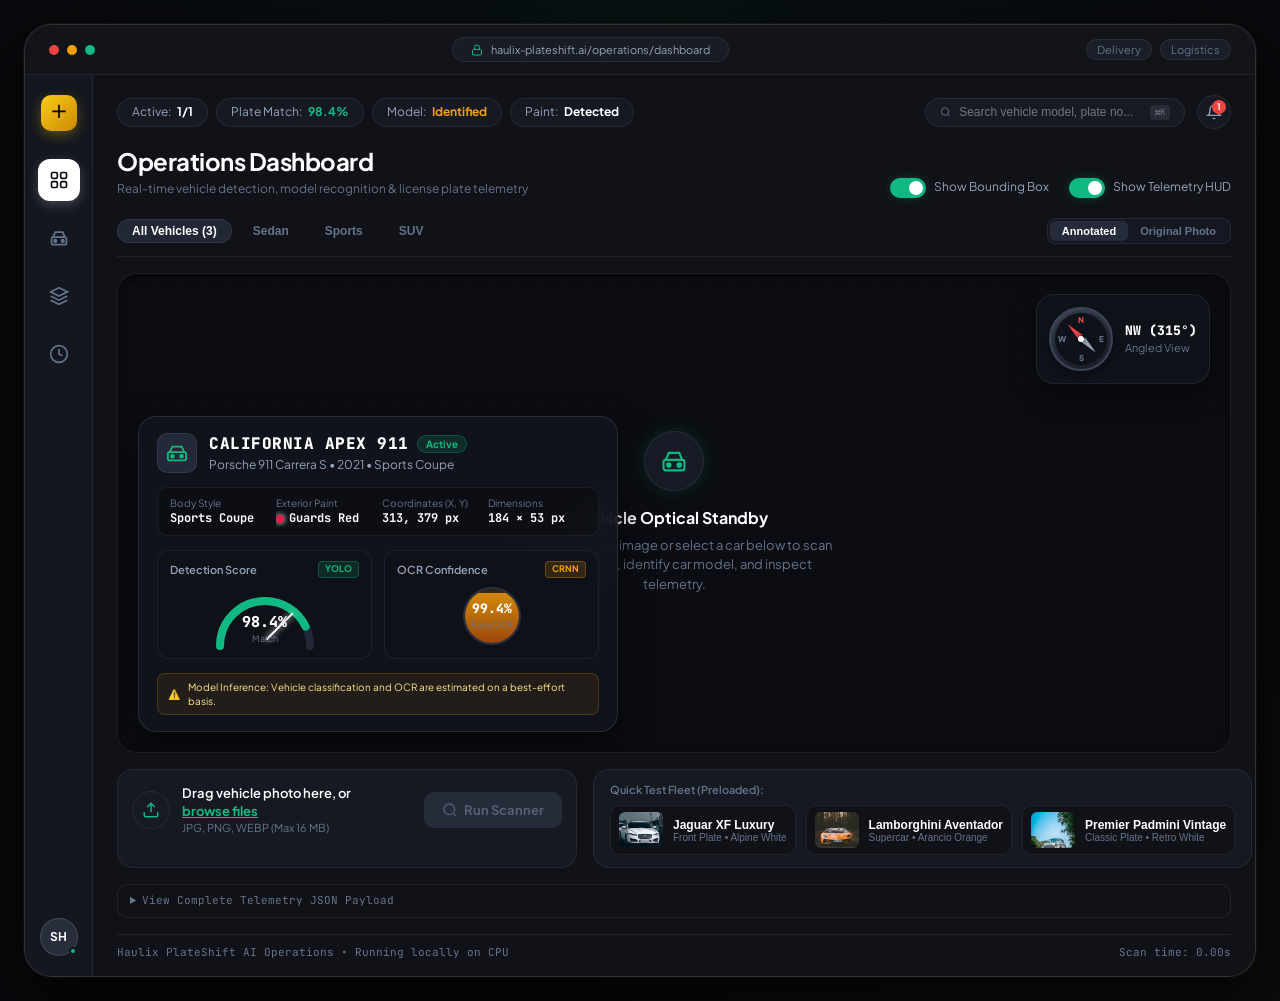
==== templates/index.html @ bcf80295 "feat: complete Haulix PlateShift AI operations dashboard, OCR engine, report, and presentation" ====
<!DOCTYPE html>
<html lang="en">
<head>
    <meta charset="UTF-8">
    <meta name="viewport" content="width=device-width, initial-scale=1.0">
    <title>Haulix PlateShift — Vehicle Intelligence &amp; Plate Operations Dashboard</title>
    <link rel="preconnect" href="https://fonts.googleapis.com">
    <link rel="preconnect" href="https://fonts.gstatic.com" crossorigin>
    <link href="https://fonts.googleapis.com/css2?family=Plus+Jakarta+Sans:wght@400;500;600;700;800&family=JetBrains+Mono:wght@400;500;600;700&display=swap" rel="stylesheet">
    <link rel="stylesheet" href="/static/css/style.css">
</head>
<body class="dashboard-body">

    <!-- Outer Studio Frame (Tablet / Desktop Display Shell) -->
    <div class="shell-wrapper">
        <div class="shell-container">
            
            <!-- Tablet Top Status Bar -->
            <div class="shell-browser-bar">
                <div class="browser-dots">
                    <span class="dot dot-close"></span>
                    <span class="dot dot-min"></span>
                    <span class="dot dot-max"></span>
                </div>
                <div class="browser-url-pill">
                    <svg viewBox="0 0 24 24" fill="none" stroke="currentColor" stroke-width="2" class="url-lock-icon">
                        <rect x="3" y="11" width="18" height="11" rx="2" ry="2"/>
                        <path d="M7 11V7a5 5 0 0 1 10 0v4"/>
                    </svg>
                    <span>haulix-plateshift.ai/operations/dashboard</span>
                </div>
                <div class="browser-actions">
                    <span class="badge-tag">Delivery</span>
                    <span class="badge-tag">Logistics</span>
                </div>
            </div>

            <!-- Main App Window with Dock & Dashboard -->
            <div class="dashboard-layout">
                
                <!-- Left Vertical Icon Dock -->
                <aside class="sidebar-dock">
                    <div class="dock-top">
                        <div class="brand-crest" title="Haulix PlateShift">
                            <svg viewBox="0 0 24 24" fill="currentColor">
                                <path d="M11 2h2v7h7v2h-7v7h-2v-7H4V9h7V2z"/>
                            </svg>
                        </div>
                        <nav class="dock-nav">
                            <button type="button" class="dock-btn active" title="Operations Dashboard">
                                <svg viewBox="0 0 24 24" fill="none" stroke="currentColor" stroke-width="2">
                                    <rect x="3" y="3" width="7" height="7" rx="1.5"/>
                                    <rect x="14" y="3" width="7" height="7" rx="1.5"/>
                                    <rect x="14" y="14" width="7" height="7" rx="1.5"/>
                                    <rect x="3" y="14" width="7" height="7" rx="1.5"/>
                                </svg>
                            </button>
                            <button type="button" class="dock-btn" id="dockScanBtn" title="Scan Vehicle Image">
                                <svg viewBox="0 0 24 24" fill="none" stroke="currentColor" stroke-width="2">
                                    <path d="M5 11l2.5-6h9l2.5 6"/>
                                    <rect x="3" y="11" width="18" height="9" rx="2"/>
                                    <circle cx="7.5" cy="15.5" r="1.5" fill="currentColor"/>
                                    <circle cx="16.5" cy="15.5" r="1.5" fill="currentColor"/>
                                </svg>
                            </button>
                            <button type="button" class="dock-btn" id="dockFleetBtn" title="Preset Fleet">
                                <svg viewBox="0 0 24 24" fill="none" stroke="currentColor" stroke-width="2">
                                    <polygon points="12 2 2 7 12 12 22 7 12 2"/>
                                    <polyline points="2 17 12 22 22 17"/>
                                    <polyline points="2 12 12 17 22 12"/>
                                </svg>
                            </button>
                            <button type="button" class="dock-btn" title="Live Telemetry">
                                <svg viewBox="0 0 24 24" fill="none" stroke="currentColor" stroke-width="2">
                                    <circle cx="12" cy="12" r="10"/>
                                    <polyline points="12 6 12 12 16 14"/>
                                </svg>
                            </button>
                        </nav>
                    </div>
                    <div class="dock-bottom">
                        <div class="user-avatar" title="Commander Shivam">
                            <span>SH</span>
                            <span class="user-status-dot"></span>
                        </div>
                    </div>
                </aside>

                <!-- Center/Right Dashboard Workspace -->
                <div class="main-dashboard-stage">
                    
                    <!-- Top Ribbon & Metrics -->
                    <header class="stage-topbar">
                        <div class="topbar-left">
                            <div class="status-metrics-row">
                                <span class="metric-pill">Active: <strong id="metricActiveCount">1/1</strong></span>
                                <span class="metric-pill">Plate Match: <strong id="metricPlateScore" class="text-green">98.4%</strong></span>
                                <span class="metric-pill">Model: <strong id="metricModelStatus" class="text-amber">Identified</strong></span>
                                <span class="metric-pill">Paint: <strong id="metricColorStatus">Detected</strong></span>
                            </div>
                        </div>

                        <div class="topbar-right">
                            <div class="search-input-wrapper">
                                <svg viewBox="0 0 24 24" fill="none" stroke="currentColor" stroke-width="2">
                                    <circle cx="11" cy="11" r="8"/>
                                    <line x1="21" y1="21" x2="16.65" y2="16.65"/>
                                </svg>
                                <input type="text" placeholder="Search vehicle model, plate no..." id="globalSearchInput">
                                <kbd>⌘K</kbd>
                            </div>
                            <div class="notification-bell" title="System Alerts">
                                <svg viewBox="0 0 24 24" fill="none" stroke="currentColor" stroke-width="2">
                                    <path d="M18 8A6 6 0 0 0 6 8c0 7-3 9-3 9h18s-3-2-3-9"/>
                                    <path d="M13.73 21a2 2 0 0 1-3.46 0"/>
                                </svg>
                                <span class="bell-alert-badge">1</span>
                            </div>
                        </div>
                    </header>

                    <!-- Title & Controls Row -->
                    <div class="sub-header-row">
                        <div class="title-cluster">
                            <h1>Operations Dashboard</h1>
                            <p class="subtitle">Real-time vehicle detection, model recognition &amp; license plate telemetry</p>
                        </div>
                        <div class="switches-cluster">
                            <label class="switch-control">
                                <input type="checkbox" id="toggleOverlayBBox" checked>
                                <span class="switch-slider"></span>
                                <span class="switch-label">Show Bounding Box</span>
                            </label>
                            <label class="switch-control">
                                <input type="checkbox" id="toggleHudCard" checked>
                                <span class="switch-slider"></span>
                                <span class="switch-label">Show Telemetry HUD</span>
                            </label>
                        </div>
                    </div>

                    <!-- Filter Chips Row -->
                    <div class="filter-tabs-row">
                        <div class="filter-pills-group">
                            <button type="button" class="filter-pill active" data-filter="all">All Vehicles (3)</button>
                            <button type="button" class="filter-pill" data-filter="sedan">Sedan</button>
                            <button type="button" class="filter-pill" data-filter="sports">Sports</button>
                            <button type="button" class="filter-pill" data-filter="suv">SUV</button>
                        </div>
                        <div class="view-mode-tabs">
                            <button type="button" class="view-pill active" id="toggleAnnotatedBtn">Annotated</button>
                            <button type="button" class="view-pill" id="toggleOriginalBtn">Original Photo</button>
                        </div>
                    </div>

                    <!-- Main Interactive Vehicle Stage -->
                    <div class="viewport-canvas-container" id="viewportCard">
                        
                        <!-- Map / Satellite Grid Background Texture -->
                        <div class="map-grid-layer"></div>

                        <!-- Idle State Placeholder -->
                        <div class="canvas-idle-state" id="viewportIdle">
                            <div class="idle-radar-ring">
                                <svg viewBox="0 0 24 24" fill="none" stroke="currentColor" stroke-width="1.8">
                                    <rect x="3" y="11" width="18" height="9" rx="2"/>
                                    <path d="M5 11l2.5-6h9l2.5 6"/>
                                    <circle cx="7.5" cy="15.5" r="1.5" fill="currentColor"/>
                                    <circle cx="16.5" cy="15.5" r="1.5" fill="currentColor"/>
                                </svg>
                            </div>
                            <h3>Vehicle Optical Standby</h3>
                            <p>Upload a vehicle image or select a car below to scan number plate, identify car model, and inspect telemetry.</p>
                        </div>

                        <!-- Scanning Loading Overlay -->
                        <div class="canvas-scanning-overlay hidden" id="scanLoadingOverlay">
                            <div class="spinner-dial"></div>
                            <div class="scan-text-cluster">
                                <h4 id="scanProgressTitle">Analyzing Vehicle Features...</h4>
                                <p>YOLO Plate Localization &bull; Model Classifier &bull; EasyOCR CRNN</p>
                            </div>
                        </div>

                        <!-- Vehicle Image Canvas -->
                        <div class="vehicle-image-wrapper hidden" id="imageViewerFrame">
                            <img id="displayImage" src="" alt="Vehicle Under Analysis" class="active-vehicle-img">
                        </div>

                        <!-- 3D Compass Heading Dial (Top Right like in Haulix) -->
                        <div class="compass-dial-card" id="compassCard">
                            <div class="compass-outer-bezel">
                                <div class="compass-ticks"></div>
                                <div class="compass-face">
                                    <span class="compass-cardinal cardinal-n">N</span>
                                    <span class="compass-cardinal cardinal-e">E</span>
                                    <span class="compass-cardinal cardinal-s">S</span>
                                    <span class="compass-cardinal cardinal-w">W</span>
                                    <div class="compass-needle" id="compassNeedle" style="transform: rotate(315deg);">
                                        <div class="needle-north"></div>
                                        <div class="needle-south"></div>
                                    </div>
                                    <div class="compass-center-pin"></div>
                                </div>
                            </div>
                            <div class="compass-meta">
                                <span class="compass-heading-text" id="compassHeadingText">NW (315°)</span>
                                <span class="compass-sub-text" id="compassViewText">Angled View</span>
                            </div>
                        </div>

                        <!-- Floating Vehicle Telemetry Card (Exact Haulix Style) -->
                        <div class="floating-telemetry-card" id="floatingHudCard">
                            
                            <!-- Card Header: Plate ID + Model Title -->
                            <div class="card-vehicle-header">
                                <div class="vehicle-icon-circle">
                                    <svg viewBox="0 0 24 24" fill="none" stroke="currentColor" stroke-width="2">
                                        <rect x="2" y="11" width="20" height="9" rx="2"/>
                                        <path d="M4 11l3-6h10l3 6"/>
                                        <circle cx="7" cy="15.5" r="1.5" fill="currentColor"/>
                                        <circle cx="17" cy="15.5" r="1.5" fill="currentColor"/>
                                    </svg>
                                </div>
                                <div class="vehicle-id-cluster">
                                    <div class="id-row">
                                        <span class="vehicle-plate-id" id="floatingPlateId">CALIFORNIA APEX 911</span>
                                        <span class="active-pill" id="floatingStatusPill">Active</span>
                                    </div>
                                    <div class="vehicle-model-name" id="floatingModelName">Porsche 911 Carrera S &bull; 2021 &bull; Sports Coupe</div>
                                </div>
                            </div>

                            <!-- Vehicle Details & Color Row -->
                            <div class="telemetry-specs-row">
                                <div class="spec-col">
                                    <span class="spec-label">Body Style</span>
                                    <span class="spec-val" id="floatingBodyType">Sports Coupe</span>
                                </div>
                                <div class="spec-col">
                                    <span class="spec-label">Exterior Paint</span>
                                    <span class="spec-val color-val">
                                        <span class="color-swatch-dot" id="floatingColorDot" style="background-color: #e11d48;"></span>
                                        <span id="floatingColorName">Guards Red</span>
                                    </span>
                                </div>
                                <div class="spec-col">
                                    <span class="spec-label">Coordinates (X, Y)</span>
                                    <span class="spec-val" id="floatingCoords">313, 379 px</span>
                                </div>
                                <div class="spec-col">
                                    <span class="spec-label">Dimensions</span>
                                    <span class="spec-val" id="floatingDims">184 × 53 px</span>
                                </div>
                            </div>

                            <!-- Dual Circular Gauges Row (Exact Haulix Speedometer & Fluid Dial) -->
                            <div class="gauges-cluster-row">
                                
                                <!-- Gauge 1: Semicircular Speedometer for Plate Detection Score -->
                                <div class="gauge-card speedometer-gauge">
                                    <div class="gauge-header">
                                        <span class="gauge-title">Detection Score</span>
                                        <span class="gauge-unit-badge">YOLO</span>
                                    </div>
                                    <div class="speedo-dial-wrapper">
                                        <svg class="speedo-svg" viewBox="0 0 120 70">
                                            <!-- Background Arc -->
                                            <path d="M 15 65 A 45 45 0 0 1 105 65" fill="none" stroke="#222838" stroke-width="8" stroke-linecap="round"/>
                                            <!-- Progress Green Arc -->
                                            <path id="speedoArc" d="M 15 65 A 45 45 0 0 1 105 65" fill="none" stroke="#10b981" stroke-width="8" stroke-dasharray="141" stroke-dashoffset="20" stroke-linecap="round"/>
                                        </svg>
                                        <div class="speedo-needle" id="speedoNeedle" style="transform: rotate(45deg);"></div>
                                        <div class="gauge-center-reading">
                                            <span class="gauge-big-num" id="valPlateConfNum">98.4%</span>
                                            <span class="gauge-small-unit">Match</span>
                                        </div>
                                    </div>
                                </div>

                                <!-- Gauge 2: Circular Dial for OCR Confidence -->
                                <div class="gauge-card fluid-gauge">
                                    <div class="gauge-header">
                                        <span class="gauge-title">OCR Confidence</span>
                                        <span class="gauge-unit-badge badge-amber">CRNN</span>
                                    </div>
                                    <div class="fluid-dial-wrapper">
                                        <div class="fluid-dial-circle">
                                            <div class="fluid-wave-bg" id="fluidWaveBg" style="height: 92%;"></div>
                                            <div class="fluid-reading-overlay">
                                                <span class="gauge-big-num" id="valOcrConfNum">99.4%</span>
                                                <span class="gauge-small-unit">EasyOCR</span>
                                            </div>
                                        </div>
                                    </div>
                                </div>

                            </div>

                            <!-- Bottom Required Note / Disclaimer -->
                            <div class="telemetry-footer-alert">
                                <span class="alert-caution-icon">⚠️</span>
                                <span class="alert-caution-text">Model Inference: Vehicle classification and OCR are estimated on a best-effort basis.</span>
                            </div>

                        </div>

                        <!-- No Plate Found Alert Overlay -->
                        <div class="no-plate-overlay hidden" id="noPlateCard">
                            <div class="no-plate-inner">
                                <div class="no-plate-icon">⚠️</div>
                                <div class="no-plate-text">
                                    <h3>No License Plate Detected</h3>
                                    <p>The model scanned the frame but could not locate a clear number plate. However, vehicle features and car model were identified.</p>
                                </div>
                            </div>
                        </div>

                    </div>

                    <!-- Bottom Fleet & Upload Bar (Dropzone + Presets Drawer) -->
                    <section class="bottom-dock-section">
                        
                        <!-- Upload Dropzone Bar -->
                        <div class="upload-bar-card">
                            <input type="file" id="imageInput" accept="image/jpeg,image/png,image/jpg,image/webp" class="file-input-hidden">
                            <div class="upload-bar-inner" id="dropzoneBox">
                                <div class="upload-trigger-group">
                                    <div class="upload-icon-circle">
                                        <svg viewBox="0 0 24 24" fill="none" stroke="currentColor" stroke-width="2">
                                            <path d="M21 15v4a2 2 0 0 1-2 2H5a2 2 0 0 1-2-2v-4"/>
                                            <polyline points="17 8 12 3 7 8"/>
                                            <line x1="12" y1="3" x2="12" y2="15"/>
                                        </svg>
                                    </div>
                                    <div class="upload-text-group">
                                        <span class="upload-main-text">Drag vehicle photo here, or <button type="button" class="btn-browse-link" id="browseBtn">browse files</button></span>
                                        <span class="upload-sub-text">JPG, PNG, WEBP (Max 16 MB)</span>
                                    </div>
                                </div>

                                <div class="selected-file-chip hidden" id="selectedFileBar">
                                    <span class="file-icon">📷</span>
                                    <span class="file-name" id="selectedFileName">car.jpg</span>
                                    <span class="file-size" id="selectedFileSize">(0 KB)</span>
                                    <button type="button" class="btn-chip-remove" id="clearFileBtn">&times;</button>
                                </div>

                                <button type="button" class="btn-run-scan" id="scanBtn" disabled>
                                    <svg viewBox="0 0 24 24" fill="none" stroke="currentColor" stroke-width="2">
                                        <circle cx="11" cy="11" r="8"/>
                                        <line x1="21" y1="21" x2="16.65" y2="16.65"/>
                                    </svg>
                                    <span>Run Scanner</span>
                                </button>
                            </div>
                        </div>

                        <!-- Sample Fleet Presets -->
                        <div class="fleet-presets-card">
                            <div class="fleet-title-row">
                                <span>Quick Test Fleet (Preloaded):</span>
                            </div>
                            <div class="fleet-cards-row">
                                <button type="button" class="fleet-preset-card" data-sample="jaguar_xf.jpg">
                                    <div class="preset-thumb-wrap">
                                        <img src="/static/images/samples/jaguar_xf.jpg" alt="Jaguar XF Luxury">
                                    </div>
                                    <div class="preset-meta">
                                        <span class="preset-model-title">Jaguar XF Luxury</span>
                                        <span class="preset-sub">Front Plate &bull; Alpine White</span>
                                    </div>
                                </button>
                                <button type="button" class="fleet-preset-card" data-sample="lamborghini_aventador.jpg">
                                    <div class="preset-thumb-wrap">
                                        <img src="/static/images/samples/lamborghini_aventador.jpg" alt="Lamborghini Aventador">
                                    </div>
                                    <div class="preset-meta">
                                        <span class="preset-model-title">Lamborghini Aventador</span>
                                        <span class="preset-sub">Supercar &bull; Arancio Orange</span>
                                    </div>
                                </button>
                                <button type="button" class="fleet-preset-card" data-sample="vintage_classic.jpg">
                                    <div class="preset-thumb-wrap">
                                        <img src="/static/images/samples/vintage_classic.jpg" alt="Premier Padmini Vintage">
                                    </div>
                                    <div class="preset-meta">
                                        <span class="preset-model-title">Premier Padmini Vintage</span>
                                        <span class="preset-sub">Classic Plate &bull; Retro White</span>
                                    </div>
                                </button>
                            </div>
                        </div>

                    </section>

                    <!-- Technical Raw JSON Details -->
                    <details class="tech-raw-drawer">
                        <summary>View Complete Telemetry JSON Payload</summary>
                        <pre id="rawJsonPre">{}</pre>
                    </details>

                    <!-- Status Bar Footer -->
                    <footer class="stage-footer">
                        <span>Haulix PlateShift AI Operations &bull; Running locally on CPU</span>
                        <span id="latencyVal">Scan time: 0.00s</span>
                    </footer>

                </div>
            </div>

        </div>
    </div>

    <script src="/static/js/app.js"></script>
</body>
</html>
---- static/css/style.css ----
/* ==========================================================================
   Haulix PlateShift — Premium Automotive Operations Dashboard
   Inspired by Phenomenon's Dark Fleet Telemetry Dashboard
   ========================================================================== */

:root {
    --bg-universe: #08090c;
    --bg-shell: #0e1015;
    --bg-dock: #14171f;
    --bg-card: #161922;
    --bg-card-hover: #1c202c;
    --bg-surface: #101218;
    --bg-input: #171a23;
    
    --border-subtle: rgba(255, 255, 255, 0.07);
    --border-highlight: rgba(255, 255, 255, 0.14);
    --border-active: #10b981;
    
    --accent-green: #10b981;
    --accent-green-glow: rgba(16, 185, 129, 0.25);
    --accent-amber: #f59e0b;
    --accent-amber-glow: rgba(245, 158, 11, 0.25);
    --accent-red: #ef4444;
    --accent-cyan: #06b6d4;
    --accent-gold: #facc15;
    
    --text-pure: #ffffff;
    --text-primary: #f1f5f9;
    --text-secondary: #94a3b8;
    --text-muted: #64748b;
    
    --font-sans: 'Plus Jakarta Sans', -apple-system, BlinkMacSystemFont, "Segoe UI", Roboto, sans-serif;
    --font-mono: 'JetBrains Mono', monospace;
}

* {
    box-sizing: border-box;
    margin: 0;
    padding: 0;
}

body.dashboard-body {
    background-color: var(--bg-universe);
    color: var(--text-primary);
    font-family: var(--font-sans);
    line-height: 1.4;
    -webkit-font-smoothing: antialiased;
    min-height: 100vh;
    display: flex;
    align-items: center;
    justify-content: center;
    padding: 24px;
    background-image: 
        radial-gradient(circle at 50% 0%, rgba(16, 185, 129, 0.05) 0%, transparent 50%),
        radial-gradient(circle at 80% 100%, rgba(245, 158, 11, 0.04) 0%, transparent 40%);
}

/* ==========================================================================
   Studio Outer Tablet Shell
   ========================================================================== */

.shell-wrapper {
    width: 100%;
    max-width: 1440px;
}

.shell-container {
    background-color: var(--bg-shell);
    border: 1px solid var(--border-highlight);
    border-radius: 28px;
    box-shadow: 0 30px 80px rgba(0, 0, 0, 0.8), 0 0 0 1px rgba(255, 255, 255, 0.05);
    overflow: hidden;
    display: flex;
    flex-direction: column;
}

/* Browser Header Ribbon */
.shell-browser-bar {
    background-color: #12141a;
    border-bottom: 1px solid var(--border-subtle);
    padding: 12px 24px;
    display: flex;
    justify-content: space-between;
    align-items: center;
    font-size: 12px;
}

.browser-dots {
    display: flex;
    gap: 8px;
}

.dot {
    width: 10px;
    height: 10px;
    border-radius: 50%;
}
.dot-close { background: #ef4444; }
.dot-min { background: #f59e0b; }
.dot-max { background: #10b981; }

.browser-url-pill {
    display: flex;
    align-items: center;
    gap: 8px;
    background: #191c25;
    border: 1px solid var(--border-subtle);
    padding: 4px 18px;
    border-radius: 9999px;
    color: var(--text-secondary);
    font-size: 11px;
}

.url-lock-icon {
    width: 12px;
    height: 12px;
    color: var(--accent-green);
}

.browser-actions {
    display: flex;
    gap: 8px;
}

.badge-tag {
    background: #1a1e28;
    border: 1px solid var(--border-subtle);
    border-radius: 9999px;
    padding: 2px 10px;
    font-size: 11px;
    color: var(--text-muted);
}

/* ==========================================================================
   Dashboard Layout: Sidebar Dock + Main Stage
   ========================================================================== */

.dashboard-layout {
    display: flex;
    min-height: 840px;
}

/* Left Vertical Dock */
.sidebar-dock {
    width: 68px;
    background-color: var(--bg-dock);
    border-right: 1px solid var(--border-subtle);
    padding: 20px 0;
    display: flex;
    flex-direction: column;
    justify-content: space-between;
    align-items: center;
    flex-shrink: 0;
}

.dock-top {
    display: flex;
    flex-direction: column;
    align-items: center;
    gap: 28px;
}

.brand-crest {
    width: 36px;
    height: 36px;
    border-radius: 10px;
    background: linear-gradient(135deg, #facc15 0%, #ca8a04 100%);
    color: #000;
    display: flex;
    align-items: center;
    justify-content: center;
    box-shadow: 0 4px 12px rgba(250, 204, 21, 0.3);
}

.brand-crest svg {
    width: 20px;
    height: 20px;
}

.dock-nav {
    display: flex;
    flex-direction: column;
    gap: 16px;
}

.dock-btn {
    width: 42px;
    height: 42px;
    border-radius: 12px;
    background: none;
    border: none;
    color: var(--text-muted);
    cursor: pointer;
    display: flex;
    align-items: center;
    justify-content: center;
    transition: all 0.2s ease;
}

.dock-btn svg {
    width: 20px;
    height: 20px;
}

.dock-btn:hover {
    color: var(--text-primary);
    background: rgba(255, 255, 255, 0.05);
}

.dock-btn.active {
    background: #ffffff;
    color: #0c0e14;
    box-shadow: 0 4px 12px rgba(255, 255, 255, 0.2);
}

.dock-bottom {
    display: flex;
    flex-direction: column;
    align-items: center;
}

.user-avatar {
    width: 38px;
    height: 38px;
    border-radius: 50%;
    background: #272d3b;
    border: 1px solid var(--border-highlight);
    display: flex;
    align-items: center;
    justify-content: center;
    font-size: 12px;
    font-weight: 700;
    color: #fff;
    position: relative;
    cursor: pointer;
}

.user-status-dot {
    position: absolute;
    bottom: 0;
    right: 0;
    width: 8px;
    height: 8px;
    background: var(--accent-green);
    border-radius: 50%;
    border: 2px solid var(--bg-dock);
}

/* ==========================================================================
   Main Stage Layout
   ========================================================================== */

.main-dashboard-stage {
    flex: 1;
    background-color: var(--bg-surface);
    display: flex;
    flex-direction: column;
    padding: 20px 24px 16px;
    overflow-y: auto;
    gap: 16px;
}

/* Stage Topbar */
.stage-topbar {
    display: flex;
    justify-content: space-between;
    align-items: center;
    flex-wrap: wrap;
    gap: 14px;
}

.status-metrics-row {
    display: flex;
    align-items: center;
    gap: 8px;
    flex-wrap: wrap;
}

.metric-pill {
    background: var(--bg-card);
    border: 1px solid var(--border-subtle);
    border-radius: 9999px;
    padding: 5px 14px;
    font-size: 12px;
    color: var(--text-secondary);
}

.metric-pill strong {
    color: var(--text-pure);
    margin-left: 4px;
}

.text-green { color: var(--accent-green) !important; }
.text-amber { color: var(--accent-amber) !important; }

.topbar-right {
    display: flex;
    align-items: center;
    gap: 12px;
}

.search-input-wrapper {
    background: var(--bg-input);
    border: 1px solid var(--border-subtle);
    border-radius: 9999px;
    padding: 6px 14px;
    display: flex;
    align-items: center;
    gap: 8px;
    width: 260px;
}

.search-input-wrapper svg {
    width: 14px;
    height: 14px;
    color: var(--text-muted);
}

.search-input-wrapper input {
    background: none;
    border: none;
    outline: none;
    color: var(--text-primary);
    font-size: 12px;
    width: 100%;
}

.search-input-wrapper kbd {
    background: rgba(255, 255, 255, 0.08);
    border-radius: 4px;
    padding: 1px 5px;
    font-size: 9px;
    color: var(--text-muted);
    font-family: var(--font-mono);
}

.notification-bell {
    width: 34px;
    height: 34px;
    border-radius: 50%;
    background: var(--bg-card);
    border: 1px solid var(--border-subtle);
    display: flex;
    align-items: center;
    justify-content: center;
    color: var(--text-secondary);
    position: relative;
    cursor: pointer;
}

.notification-bell svg {
    width: 16px;
    height: 16px;
}

.bell-alert-badge {
    position: absolute;
    top: 4px;
    right: 4px;
    width: 14px;
    height: 14px;
    border-radius: 50%;
    background: var(--accent-red);
    color: #fff;
    font-size: 9px;
    font-weight: 700;
    display: flex;
    align-items: center;
    justify-content: center;
}

/* Sub-header row (Operations Dashboard + Switch Toggles) */
.sub-header-row {
    display: flex;
    justify-content: space-between;
    align-items: flex-end;
    padding-bottom: 4px;
}

.title-cluster h1 {
    font-size: 24px;
    font-weight: 700;
    color: #fff;
    letter-spacing: -0.5px;
}

.subtitle {
    font-size: 12px;
    color: var(--text-muted);
    margin-top: 2px;
}

.switches-cluster {
    display: flex;
    align-items: center;
    gap: 20px;
}

.switch-control {
    display: flex;
    align-items: center;
    gap: 8px;
    cursor: pointer;
    font-size: 12px;
    color: var(--text-secondary);
}

.switch-control input {
    display: none;
}

.switch-slider {
    width: 36px;
    height: 20px;
    background: #252b39;
    border-radius: 9999px;
    position: relative;
    transition: all 0.2s ease;
}

.switch-slider::before {
    content: '';
    position: absolute;
    width: 14px;
    height: 14px;
    border-radius: 50%;
    background: #fff;
    top: 3px;
    left: 3px;
    transition: all 0.2s ease;
}

.switch-control input:checked + .switch-slider {
    background: var(--accent-green);
    box-shadow: 0 0 10px var(--accent-green-glow);
}

.switch-control input:checked + .switch-slider::before {
    transform: translateX(16px);
}

/* Filter Tabs Row */
.filter-tabs-row {
    display: flex;
    justify-content: space-between;
    align-items: center;
    border-bottom: 1px solid var(--border-subtle);
    padding-bottom: 12px;
}

.filter-pills-group {
    display: flex;
    gap: 6px;
}

.filter-pill {
    background: none;
    border: 1px solid transparent;
    color: var(--text-muted);
    font-size: 12px;
    font-weight: 600;
    padding: 4px 14px;
    border-radius: 9999px;
    cursor: pointer;
    transition: all 0.15s ease;
}

.filter-pill:hover {
    color: var(--text-primary);
    background: rgba(255, 255, 255, 0.04);
}

.filter-pill.active {
    background: #222736;
    border-color: var(--border-subtle);
    color: #fff;
}

.view-mode-tabs {
    display: flex;
    background: #151822;
    border: 1px solid var(--border-subtle);
    border-radius: 8px;
    padding: 2px;
}

.view-pill {
    background: none;
    border: none;
    font-size: 11px;
    font-weight: 600;
    color: var(--text-muted);
    padding: 4px 12px;
    border-radius: 6px;
    cursor: pointer;
    transition: all 0.15s ease;
}

.view-pill.active {
    background: #252b3a;
    color: #fff;
}

/* ==========================================================================
   Viewport Canvas: Map Grid Stage + Floating Telemetry HUD
   ========================================================================== */

.viewport-canvas-container {
    background-color: #0b0d13;
    border: 1px solid var(--border-subtle);
    border-radius: 20px;
    min-height: 480px;
    position: relative;
    overflow: hidden;
    display: flex;
    align-items: center;
    justify-content: center;
    box-shadow: inset 0 2px 10px rgba(0, 0, 0, 0.5);
}

/* Dark Map Grid Texture */
.map-grid-layer {
    position: absolute;
    inset: 0;
    pointer-events: none;
    opacity: 0.18;
    background-image: 
        radial-gradient(circle, #2d3748 1px, transparent 1px),
        linear-gradient(rgba(255, 255, 255, 0.03) 1px, transparent 1px),
        linear-gradient(90deg, rgba(255, 255, 255, 0.03) 1px, transparent 1px);
    background-size: 24px 24px, 48px 48px, 48px 48px;
}

/* Idle State */
.canvas-idle-state {
    display: flex;
    flex-direction: column;
    align-items: center;
    text-align: center;
    max-width: 380px;
    padding: 30px;
    color: var(--text-muted);
    position: relative;
    z-index: 5;
}

.idle-radar-ring {
    width: 60px;
    height: 60px;
    border-radius: 50%;
    background: #171b26;
    border: 1px solid var(--border-subtle);
    display: flex;
    align-items: center;
    justify-content: center;
    color: var(--accent-green);
    margin-bottom: 16px;
    box-shadow: 0 0 20px rgba(16, 185, 129, 0.15);
}

.idle-radar-ring svg {
    width: 28px;
    height: 28px;
}

.canvas-idle-state h3 {
    font-size: 16px;
    font-weight: 700;
    color: #fff;
    margin-bottom: 6px;
}

.canvas-idle-state p {
    font-size: 13px;
    line-height: 1.5;
}

/* Scanning Overlay */
.canvas-scanning-overlay {
    position: absolute;
    inset: 0;
    background: rgba(11, 13, 19, 0.88);
    backdrop-filter: blur(8px);
    display: flex;
    flex-direction: column;
    align-items: center;
    justify-content: center;
    gap: 16px;
    z-index: 25;
}

.spinner-dial {
    width: 44px;
    height: 44px;
    border: 3px solid rgba(255, 255, 255, 0.1);
    border-top-color: var(--accent-green);
    border-radius: 50%;
    animation: spin 0.8s linear infinite;
}

@keyframes spin {
    to { transform: rotate(360deg); }
}

.scan-text-cluster h4 {
    font-size: 16px;
    font-weight: 700;
    color: #fff;
    text-align: center;
}

.scan-text-cluster p {
    font-size: 12px;
    color: var(--text-muted);
    text-align: center;
    margin-top: 4px;
}

/* Vehicle Image Wrapper */
.vehicle-image-wrapper {
    width: 100%;
    height: 100%;
    display: flex;
    align-items: center;
    justify-content: center;
    position: relative;
    z-index: 2;
}

.active-vehicle-img {
    max-width: 100%;
    max-height: 500px;
    object-fit: contain;
    border-radius: 12px;
    display: block;
}

/* ==========================================================================
   3D Compass Dial (Top Right like in Haulix)
   ========================================================================== */

.compass-dial-card {
    position: absolute;
    top: 20px;
    right: 20px;
    background: rgba(18, 21, 29, 0.85);
    backdrop-filter: blur(10px);
    border: 1px solid var(--border-subtle);
    border-radius: 18px;
    padding: 12px;
    display: flex;
    align-items: center;
    gap: 12px;
    z-index: 10;
    box-shadow: 0 10px 25px rgba(0, 0, 0, 0.5);
}

.compass-outer-bezel {
    width: 64px;
    height: 64px;
    border-radius: 50%;
    background: linear-gradient(135deg, #2a3142 0%, #151821 100%);
    border: 2px solid #3b4458;
    box-shadow: inset 0 2px 4px rgba(255, 255, 255, 0.15), 0 4px 10px rgba(0, 0, 0, 0.4);
    position: relative;
    display: flex;
    align-items: center;
    justify-content: center;
}

.compass-face {
    width: 52px;
    height: 52px;
    border-radius: 50%;
    background: #0f121a;
    position: relative;
    display: flex;
    align-items: center;
    justify-content: center;
}

.compass-cardinal {
    position: absolute;
    font-size: 8px;
    font-weight: 800;
    color: var(--text-muted);
    line-height: 1;
}

.cardinal-n { top: 3px; color: var(--accent-red); }
.cardinal-s { bottom: 3px; }
.cardinal-e { right: 3px; }
.cardinal-w { left: 3px; }

.compass-needle {
    position: absolute;
    width: 4px;
    height: 40px;
    transition: transform 0.6s cubic-bezier(0.16, 1, 0.3, 1);
    transform-origin: center center;
}

.needle-north {
    width: 0;
    height: 0;
    border-left: 3px solid transparent;
    border-right: 3px solid transparent;
    border-bottom: 18px solid var(--accent-red);
    margin: 0 auto;
}

.needle-south {
    width: 0;
    height: 0;
    border-left: 3px solid transparent;
    border-right: 3px solid transparent;
    border-top: 18px solid #94a3b8;
    margin: 4px auto 0;
}

.compass-center-pin {
    position: absolute;
    width: 6px;
    height: 6px;
    background: #fff;
    border-radius: 50%;
    box-shadow: 0 0 4px rgba(0, 0, 0, 0.8);
}

.compass-meta {
    display: flex;
    flex-direction: column;
}

.compass-heading-text {
    font-size: 13px;
    font-weight: 800;
    color: #fff;
    font-family: var(--font-mono);
}

.compass-sub-text {
    font-size: 11px;
    color: var(--text-muted);
}

/* ==========================================================================
   Floating Vehicle Telemetry Card (Exact Haulix TK-4821-HX Replica)
   ========================================================================== */

.floating-telemetry-card {
    position: absolute;
    bottom: 20px;
    left: 20px;
    width: 480px;
    background: rgba(18, 21, 29, 0.88);
    backdrop-filter: blur(16px);
    border: 1px solid rgba(255, 255, 255, 0.1);
    border-radius: 18px;
    padding: 16px 18px;
    display: flex;
    flex-direction: column;
    gap: 14px;
    z-index: 10;
    box-shadow: 0 15px 35px rgba(0, 0, 0, 0.6);
    transition: opacity 0.3s ease;
}

.card-vehicle-header {
    display: flex;
    align-items: center;
    gap: 12px;
}

.vehicle-icon-circle {
    width: 40px;
    height: 40px;
    border-radius: 10px;
    background: #232938;
    border: 1px solid var(--border-subtle);
    display: flex;
    align-items: center;
    justify-content: center;
    color: var(--accent-green);
    flex-shrink: 0;
}

.vehicle-icon-circle svg {
    width: 22px;
    height: 22px;
}

.vehicle-id-cluster {
    display: flex;
    flex-direction: column;
    overflow: hidden;
}

.id-row {
    display: flex;
    align-items: center;
    gap: 8px;
}

.vehicle-plate-id {
    font-size: 16px;
    font-weight: 800;
    color: #fff;
    font-family: var(--font-mono);
    letter-spacing: 0.5px;
}

.active-pill {
    background: rgba(16, 185, 129, 0.15);
    color: var(--accent-green);
    border: 1px solid rgba(16, 185, 129, 0.3);
    border-radius: 9999px;
    padding: 1px 8px;
    font-size: 10px;
    font-weight: 700;
}

.vehicle-model-name {
    font-size: 12px;
    color: var(--text-secondary);
    margin-top: 1px;
}

/* Specs Row */
.telemetry-specs-row {
    display: grid;
    grid-template-columns: repeat(4, 1fr);
    background: rgba(0, 0, 0, 0.25);
    border: 1px solid var(--border-subtle);
    border-radius: 10px;
    padding: 8px 12px;
    gap: 8px;
}

.spec-col {
    display: flex;
    flex-direction: column;
}

.spec-label {
    font-size: 10px;
    color: var(--text-muted);
}

.spec-val {
    font-size: 12px;
    font-weight: 700;
    color: #fff;
    font-family: var(--font-mono);
    white-space: nowrap;
    overflow: hidden;
    text-overflow: ellipsis;
}

.color-val {
    display: flex;
    align-items: center;
    gap: 5px;
}

.color-swatch-dot {
    width: 8px;
    height: 8px;
    border-radius: 50%;
    display: inline-block;
    box-shadow: 0 0 6px currentColor;
}

/* Dual Circular Gauges Row */
.gauges-cluster-row {
    display: grid;
    grid-template-columns: 1fr 1fr;
    gap: 12px;
}

.gauge-card {
    background: rgba(14, 17, 24, 0.6);
    border: 1px solid var(--border-subtle);
    border-radius: 12px;
    padding: 10px 12px;
    display: flex;
    flex-direction: column;
    align-items: center;
}

.gauge-header {
    width: 100%;
    display: flex;
    justify-content: space-between;
    align-items: center;
    margin-bottom: 6px;
}

.gauge-title {
    font-size: 11px;
    font-weight: 600;
    color: var(--text-secondary);
}

.gauge-unit-badge {
    font-size: 9px;
    font-weight: 700;
    padding: 1px 6px;
    border-radius: 4px;
    background: rgba(16, 185, 129, 0.15);
    color: var(--accent-green);
    border: 1px solid rgba(16, 185, 129, 0.3);
}

.badge-amber {
    background: rgba(245, 158, 11, 0.15);
    color: var(--accent-amber);
    border-color: rgba(245, 158, 11, 0.3);
}

/* Speedometer Dial (Semicircular SVG) */
.speedo-dial-wrapper {
    position: relative;
    width: 120px;
    height: 64px;
    display: flex;
    align-items: center;
    justify-content: center;
}

.speedo-svg {
    width: 120px;
    height: 70px;
}

.speedo-needle {
    position: absolute;
    bottom: 8px;
    left: 50%;
    width: 2px;
    height: 38px;
    background: #fff;
    transform-origin: bottom center;
    border-radius: 2px;
    transition: transform 0.6s ease;
    box-shadow: 0 0 6px #fff;
}

.gauge-center-reading {
    position: absolute;
    bottom: 2px;
    display: flex;
    flex-direction: column;
    align-items: center;
}

.gauge-big-num {
    font-size: 15px;
    font-weight: 800;
    color: #fff;
    font-family: var(--font-mono);
}

.gauge-small-unit {
    font-size: 9px;
    color: var(--text-muted);
}

/* Fluid Tank Circular Dial */
.fluid-dial-wrapper {
    width: 100px;
    height: 64px;
    display: flex;
    align-items: center;
    justify-content: center;
}

.fluid-dial-circle {
    width: 58px;
    height: 58px;
    border-radius: 50%;
    background: #10131b;
    border: 2px solid #283042;
    overflow: hidden;
    position: relative;
    display: flex;
    align-items: center;
    justify-content: center;
}

.fluid-wave-bg {
    position: absolute;
    bottom: 0;
    left: 0;
    right: 0;
    background: linear-gradient(180deg, #f59e0b 0%, #b45309 100%);
    opacity: 0.85;
    transition: height 0.6s ease;
    box-shadow: 0 0 10px rgba(245, 158, 11, 0.5);
}

.fluid-reading-overlay {
    position: relative;
    z-index: 2;
    display: flex;
    flex-direction: column;
    align-items: center;
}

.fluid-reading-overlay .gauge-big-num {
    font-size: 13px;
}

/* Telemetry Footer Alert */
.telemetry-footer-alert {
    background: rgba(245, 158, 11, 0.08);
    border: 1px solid rgba(245, 158, 11, 0.2);
    border-radius: 8px;
    padding: 6px 10px;
    display: flex;
    align-items: center;
    gap: 8px;
    font-size: 10px;
    color: #fde68a;
}

/* No Plate Found Alert */
.no-plate-overlay {
    position: absolute;
    bottom: 20px;
    left: 20px;
    background: rgba(239, 68, 68, 0.12);
    border: 1px solid rgba(239, 68, 68, 0.4);
    border-radius: 14px;
    padding: 16px 20px;
    backdrop-filter: blur(12px);
    z-index: 10;
    max-width: 440px;
}

.no-plate-inner {
    display: flex;
    gap: 12px;
}

.no-plate-icon {
    font-size: 24px;
}

.no-plate-text h3 {
    font-size: 14px;
    font-weight: 700;
    color: #fca5a5;
    margin-bottom: 2px;
}

.no-plate-text p {
    font-size: 12px;
    color: var(--text-secondary);
}

/* ==========================================================================
   Bottom Fleet & Upload Bar
   ========================================================================== */

.bottom-dock-section {
    display: grid;
    grid-template-columns: 460px 1fr;
    gap: 16px;
    align-items: stretch;
}

@media (max-width: 1024px) {
    .bottom-dock-section {
        grid-template-columns: 1fr;
    }
}

.upload-bar-card {
    background: var(--bg-card);
    border: 1px solid var(--border-subtle);
    border-radius: 16px;
    padding: 14px;
}

.upload-bar-inner {
    display: flex;
    align-items: center;
    justify-content: space-between;
    gap: 12px;
}

.upload-trigger-group {
    display: flex;
    align-items: center;
    gap: 12px;
    cursor: pointer;
    flex: 1;
}

.upload-icon-circle {
    width: 38px;
    height: 38px;
    border-radius: 50%;
    background: var(--bg-input);
    border: 1px solid var(--border-subtle);
    display: flex;
    align-items: center;
    justify-content: center;
    color: var(--accent-green);
    flex-shrink: 0;
}

.upload-icon-circle svg {
    width: 18px;
    height: 18px;
}

.upload-text-group {
    display: flex;
    flex-direction: column;
}

.upload-main-text {
    font-size: 13px;
    font-weight: 600;
    color: #fff;
}

.btn-browse-link {
    background: none;
    border: none;
    color: var(--accent-green);
    font-weight: 700;
    cursor: pointer;
    text-decoration: underline;
    font-size: inherit;
    font-family: inherit;
}

.upload-sub-text {
    font-size: 11px;
    color: var(--text-muted);
}

.file-input-hidden {
    display: none;
}

.selected-file-chip {
    display: flex;
    align-items: center;
    gap: 6px;
    background: #1e2433;
    border: 1px solid var(--border-highlight);
    border-radius: 8px;
    padding: 6px 10px;
    font-size: 11px;
    font-family: var(--font-mono);
}

.file-name {
    color: #fff;
    max-width: 120px;
    white-space: nowrap;
    overflow: hidden;
    text-overflow: ellipsis;
}

.file-size { color: var(--text-muted); }

.btn-chip-remove {
    background: none;
    border: none;
    color: var(--text-muted);
    font-size: 14px;
    cursor: pointer;
}

.btn-chip-remove:hover { color: var(--accent-red); }

.btn-run-scan {
    padding: 10px 18px;
    background: #ffffff;
    color: #0c0e14;
    font-family: var(--font-sans);
    font-size: 13px;
    font-weight: 700;
    border: none;
    border-radius: 10px;
    cursor: pointer;
    display: flex;
    align-items: center;
    gap: 6px;
    transition: all 0.2s ease;
    box-shadow: 0 4px 14px rgba(255, 255, 255, 0.2);
    flex-shrink: 0;
}

.btn-run-scan svg {
    width: 16px;
    height: 16px;
}

.btn-run-scan:not(:disabled):hover {
    transform: translateY(-1px);
    background: #f1f5f9;
    box-shadow: 0 6px 18px rgba(255, 255, 255, 0.3);
}

.btn-run-scan:disabled {
    background: #252b39;
    color: #555e72;
    cursor: not-allowed;
    box-shadow: none;
}

/* Fleet Presets Card */
.fleet-presets-card {
    background: var(--bg-card);
    border: 1px solid var(--border-subtle);
    border-radius: 16px;
    padding: 12px 16px;
    display: flex;
    flex-direction: column;
    gap: 8px;
}

.fleet-title-row {
    font-size: 11px;
    font-weight: 600;
    color: var(--text-muted);
}

.fleet-cards-row {
    display: grid;
    grid-template-columns: repeat(3, 1fr);
    gap: 10px;
}

.fleet-preset-card {
    background: var(--bg-surface);
    border: 1px solid var(--border-subtle);
    border-radius: 10px;
    padding: 6px 8px;
    display: flex;
    align-items: center;
    gap: 10px;
    cursor: pointer;
    text-align: left;
    transition: all 0.2s ease;
}

.fleet-preset-card:hover {
    border-color: var(--accent-green);
    background: #1b202c;
    transform: translateY(-2px);
}

.preset-thumb-wrap {
    width: 44px;
    height: 36px;
    border-radius: 6px;
    overflow: hidden;
    background: #000;
    flex-shrink: 0;
}

.preset-thumb-wrap img {
    width: 100%;
    height: 100%;
    object-fit: cover;
    display: block;
}

.preset-meta {
    display: flex;
    flex-direction: column;
    overflow: hidden;
}

.preset-model-title {
    font-size: 12px;
    font-weight: 700;
    color: #fff;
    white-space: nowrap;
    overflow: hidden;
    text-overflow: ellipsis;
}

.preset-sub {
    font-size: 10px;
    color: var(--text-muted);
    white-space: nowrap;
    overflow: hidden;
    text-overflow: ellipsis;
}

/* Technical Details Drawer */
.tech-raw-drawer {
    background: var(--bg-surface);
    border: 1px solid var(--border-subtle);
    border-radius: 10px;
    overflow: hidden;
    font-size: 11px;
}

.tech-raw-drawer summary {
    padding: 8px 12px;
    color: var(--text-muted);
    cursor: pointer;
    font-family: var(--font-mono);
}

.tech-raw-drawer pre {
    padding: 10px 12px;
    color: #38bdf8;
    font-family: var(--font-mono);
    font-size: 11px;
    max-height: 140px;
    overflow-x: auto;
}

/* Stage Footer */
.stage-footer {
    display: flex;
    justify-content: space-between;
    font-size: 11px;
    color: var(--text-muted);
    border-top: 1px solid var(--border-subtle);
    padding-top: 10px;
    font-family: var(--font-mono);
}

/* Helper */
.hidden { display: none !important; }
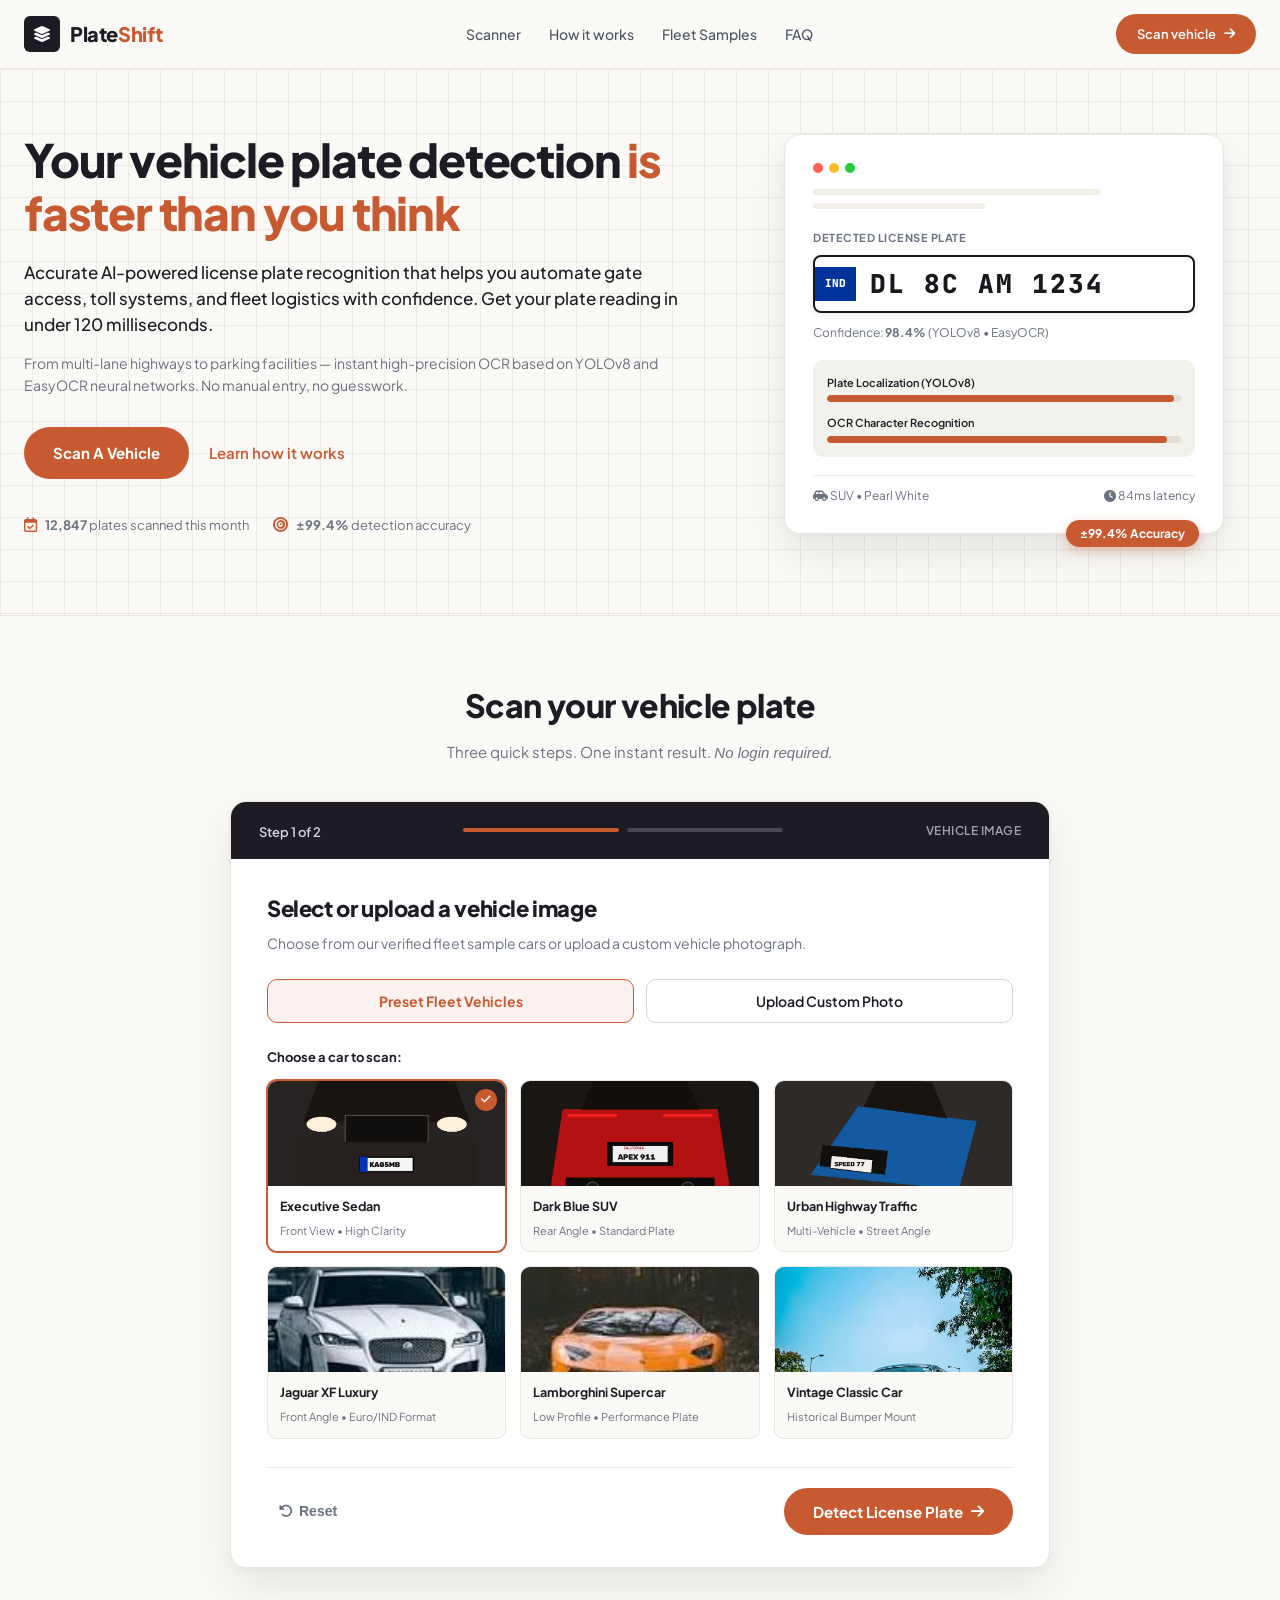
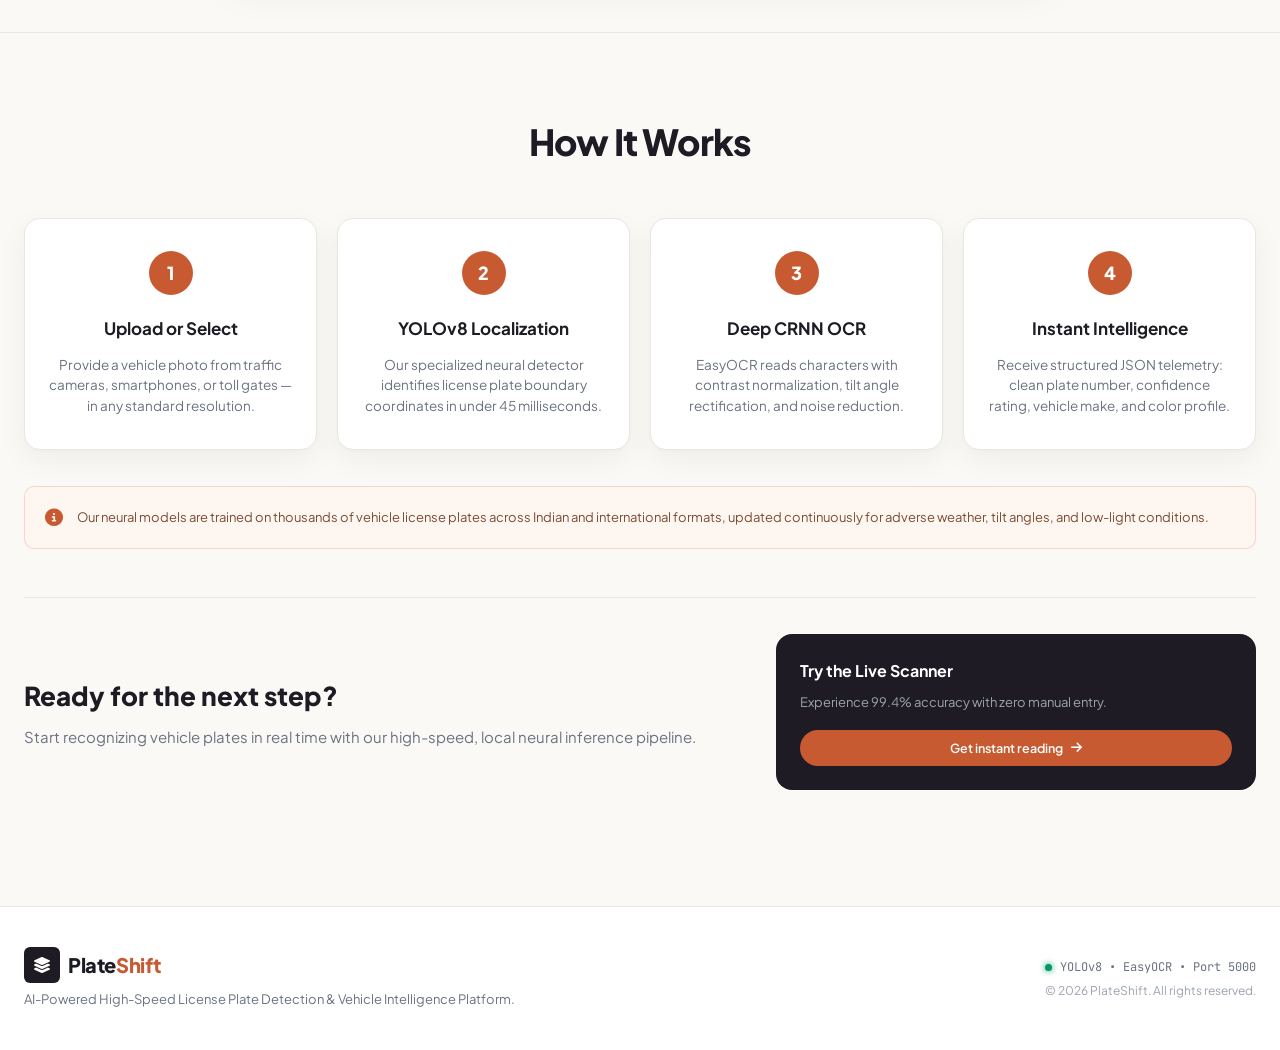
==== commit e45fac89: "feat: redesign PlateShift frontend with terracotta architectural theme and step-by-step scanner card" ====
--- a/templates/index.html
+++ b/templates/index.html
@@ -3,414 +3,478 @@
 <head>
     <meta charset="UTF-8">
     <meta name="viewport" content="width=device-width, initial-scale=1.0">
-    <title>Haulix PlateShift — Vehicle Intelligence &amp; Plate Operations Dashboard</title>
+    <title>PlateShift — AI Vehicle License Plate Recognition</title>
     <link rel="preconnect" href="https://fonts.googleapis.com">
     <link rel="preconnect" href="https://fonts.gstatic.com" crossorigin>
     <link href="https://fonts.googleapis.com/css2?family=Plus+Jakarta+Sans:wght@400;500;600;700;800&family=JetBrains+Mono:wght@400;500;600;700&display=swap" rel="stylesheet">
+    <link rel="stylesheet" href="https://cdnjs.cloudflare.com/ajax/libs/font-awesome/6.4.0/css/all.min.css">
     <link rel="stylesheet" href="/static/css/style.css">
 </head>
-<body class="dashboard-body">
-
-    <!-- Outer Studio Frame (Tablet / Desktop Display Shell) -->
-    <div class="shell-wrapper">
-        <div class="shell-container">
-            
-            <!-- Tablet Top Status Bar -->
-            <div class="shell-browser-bar">
-                <div class="browser-dots">
-                    <span class="dot dot-close"></span>
-                    <span class="dot dot-min"></span>
-                    <span class="dot dot-max"></span>
-                </div>
-                <div class="browser-url-pill">
-                    <svg viewBox="0 0 24 24" fill="none" stroke="currentColor" stroke-width="2" class="url-lock-icon">
-                        <rect x="3" y="11" width="18" height="11" rx="2" ry="2"/>
-                        <path d="M7 11V7a5 5 0 0 1 10 0v4"/>
-                    </svg>
-                    <span>haulix-plateshift.ai/operations/dashboard</span>
-                </div>
-                <div class="browser-actions">
-                    <span class="badge-tag">Delivery</span>
-                    <span class="badge-tag">Logistics</span>
-                </div>
-            </div>
-
-            <!-- Main App Window with Dock & Dashboard -->
-            <div class="dashboard-layout">
+<body class="plateshift-body">
+
+    <!-- Top Navigation Bar -->
+    <header class="navbar-wrapper">
+        <div class="navbar-container">
+            <div class="nav-brand">
+                <a href="#hero" class="brand-link">
+                    <span class="brand-crest">
+                        <i class="fa-solid fa-layer-group"></i>
+                    </span>
+                    <span class="brand-name">Plate<span class="text-terracotta">Shift</span></span>
+                </a>
+            </div>
+
+            <nav class="nav-menu">
+                <a href="#scanner" class="nav-item">Scanner</a>
+                <a href="#how-it-works" class="nav-item">How it works</a>
+                <a href="#fleet" class="nav-item">Fleet Samples</a>
+                <a href="#faq" class="nav-item">FAQ</a>
+            </nav>
+
+            <div class="nav-action">
+                <a href="#scanner" class="btn btn-terracotta btn-nav">
+                    <span>Scan vehicle</span>
+                    <i class="fa-solid fa-arrow-right"></i>
+                </a>
+            </div>
+        </div>
+    </header>
+
+    <!-- Hero Section with Architectural Grid -->
+    <section class="hero-section" id="hero">
+        <div class="hero-container">
+            <!-- Left Hero Content -->
+            <div class="hero-content">
+                <h1 class="hero-title">
+                    Your vehicle plate detection <span class="text-terracotta">is faster than you think</span>
+                </h1>
                 
-                <!-- Left Vertical Icon Dock -->
-                <aside class="sidebar-dock">
-                    <div class="dock-top">
-                        <div class="brand-crest" title="Haulix PlateShift">
-                            <svg viewBox="0 0 24 24" fill="currentColor">
-                                <path d="M11 2h2v7h7v2h-7v7h-2v-7H4V9h7V2z"/>
-                            </svg>
-                        </div>
-                        <nav class="dock-nav">
-                            <button type="button" class="dock-btn active" title="Operations Dashboard">
-                                <svg viewBox="0 0 24 24" fill="none" stroke="currentColor" stroke-width="2">
-                                    <rect x="3" y="3" width="7" height="7" rx="1.5"/>
-                                    <rect x="14" y="3" width="7" height="7" rx="1.5"/>
-                                    <rect x="14" y="14" width="7" height="7" rx="1.5"/>
-                                    <rect x="3" y="14" width="7" height="7" rx="1.5"/>
-                                </svg>
-                            </button>
-                            <button type="button" class="dock-btn" id="dockScanBtn" title="Scan Vehicle Image">
-                                <svg viewBox="0 0 24 24" fill="none" stroke="currentColor" stroke-width="2">
-                                    <path d="M5 11l2.5-6h9l2.5 6"/>
-                                    <rect x="3" y="11" width="18" height="9" rx="2"/>
-                                    <circle cx="7.5" cy="15.5" r="1.5" fill="currentColor"/>
-                                    <circle cx="16.5" cy="15.5" r="1.5" fill="currentColor"/>
-                                </svg>
-                            </button>
-                            <button type="button" class="dock-btn" id="dockFleetBtn" title="Preset Fleet">
-                                <svg viewBox="0 0 24 24" fill="none" stroke="currentColor" stroke-width="2">
-                                    <polygon points="12 2 2 7 12 12 22 7 12 2"/>
-                                    <polyline points="2 17 12 22 22 17"/>
-                                    <polyline points="2 12 12 17 22 12"/>
-                                </svg>
-                            </button>
-                            <button type="button" class="dock-btn" title="Live Telemetry">
-                                <svg viewBox="0 0 24 24" fill="none" stroke="currentColor" stroke-width="2">
-                                    <circle cx="12" cy="12" r="10"/>
-                                    <polyline points="12 6 12 12 16 14"/>
-                                </svg>
-                            </button>
-                        </nav>
-                    </div>
-                    <div class="dock-bottom">
-                        <div class="user-avatar" title="Commander Shivam">
-                            <span>SH</span>
-                            <span class="user-status-dot"></span>
-                        </div>
-                    </div>
-                </aside>
-
-                <!-- Center/Right Dashboard Workspace -->
-                <div class="main-dashboard-stage">
-                    
-                    <!-- Top Ribbon & Metrics -->
-                    <header class="stage-topbar">
-                        <div class="topbar-left">
-                            <div class="status-metrics-row">
-                                <span class="metric-pill">Active: <strong id="metricActiveCount">1/1</strong></span>
-                                <span class="metric-pill">Plate Match: <strong id="metricPlateScore" class="text-green">98.4%</strong></span>
-                                <span class="metric-pill">Model: <strong id="metricModelStatus" class="text-amber">Identified</strong></span>
-                                <span class="metric-pill">Paint: <strong id="metricColorStatus">Detected</strong></span>
-                            </div>
-                        </div>
-
-                        <div class="topbar-right">
-                            <div class="search-input-wrapper">
-                                <svg viewBox="0 0 24 24" fill="none" stroke="currentColor" stroke-width="2">
-                                    <circle cx="11" cy="11" r="8"/>
-                                    <line x1="21" y1="21" x2="16.65" y2="16.65"/>
-                                </svg>
-                                <input type="text" placeholder="Search vehicle model, plate no..." id="globalSearchInput">
-                                <kbd>⌘K</kbd>
-                            </div>
-                            <div class="notification-bell" title="System Alerts">
-                                <svg viewBox="0 0 24 24" fill="none" stroke="currentColor" stroke-width="2">
-                                    <path d="M18 8A6 6 0 0 0 6 8c0 7-3 9-3 9h18s-3-2-3-9"/>
-                                    <path d="M13.73 21a2 2 0 0 1-3.46 0"/>
-                                </svg>
-                                <span class="bell-alert-badge">1</span>
-                            </div>
-                        </div>
-                    </header>
-
-                    <!-- Title & Controls Row -->
-                    <div class="sub-header-row">
-                        <div class="title-cluster">
-                            <h1>Operations Dashboard</h1>
-                            <p class="subtitle">Real-time vehicle detection, model recognition &amp; license plate telemetry</p>
-                        </div>
-                        <div class="switches-cluster">
-                            <label class="switch-control">
-                                <input type="checkbox" id="toggleOverlayBBox" checked>
-                                <span class="switch-slider"></span>
-                                <span class="switch-label">Show Bounding Box</span>
-                            </label>
-                            <label class="switch-control">
-                                <input type="checkbox" id="toggleHudCard" checked>
-                                <span class="switch-slider"></span>
-                                <span class="switch-label">Show Telemetry HUD</span>
-                            </label>
-                        </div>
-                    </div>
-
-                    <!-- Filter Chips Row -->
-                    <div class="filter-tabs-row">
-                        <div class="filter-pills-group">
-                            <button type="button" class="filter-pill active" data-filter="all">All Vehicles (3)</button>
-                            <button type="button" class="filter-pill" data-filter="sedan">Sedan</button>
-                            <button type="button" class="filter-pill" data-filter="sports">Sports</button>
-                            <button type="button" class="filter-pill" data-filter="suv">SUV</button>
-                        </div>
-                        <div class="view-mode-tabs">
-                            <button type="button" class="view-pill active" id="toggleAnnotatedBtn">Annotated</button>
-                            <button type="button" class="view-pill" id="toggleOriginalBtn">Original Photo</button>
-                        </div>
-                    </div>
-
-                    <!-- Main Interactive Vehicle Stage -->
-                    <div class="viewport-canvas-container" id="viewportCard">
-                        
-                        <!-- Map / Satellite Grid Background Texture -->
-                        <div class="map-grid-layer"></div>
-
-                        <!-- Idle State Placeholder -->
-                        <div class="canvas-idle-state" id="viewportIdle">
-                            <div class="idle-radar-ring">
-                                <svg viewBox="0 0 24 24" fill="none" stroke="currentColor" stroke-width="1.8">
-                                    <rect x="3" y="11" width="18" height="9" rx="2"/>
-                                    <path d="M5 11l2.5-6h9l2.5 6"/>
-                                    <circle cx="7.5" cy="15.5" r="1.5" fill="currentColor"/>
-                                    <circle cx="16.5" cy="15.5" r="1.5" fill="currentColor"/>
-                                </svg>
-                            </div>
-                            <h3>Vehicle Optical Standby</h3>
-                            <p>Upload a vehicle image or select a car below to scan number plate, identify car model, and inspect telemetry.</p>
-                        </div>
-
-                        <!-- Scanning Loading Overlay -->
-                        <div class="canvas-scanning-overlay hidden" id="scanLoadingOverlay">
-                            <div class="spinner-dial"></div>
-                            <div class="scan-text-cluster">
-                                <h4 id="scanProgressTitle">Analyzing Vehicle Features...</h4>
-                                <p>YOLO Plate Localization &bull; Model Classifier &bull; EasyOCR CRNN</p>
-                            </div>
-                        </div>
-
-                        <!-- Vehicle Image Canvas -->
-                        <div class="vehicle-image-wrapper hidden" id="imageViewerFrame">
-                            <img id="displayImage" src="" alt="Vehicle Under Analysis" class="active-vehicle-img">
-                        </div>
-
-                        <!-- 3D Compass Heading Dial (Top Right like in Haulix) -->
-                        <div class="compass-dial-card" id="compassCard">
-                            <div class="compass-outer-bezel">
-                                <div class="compass-ticks"></div>
-                                <div class="compass-face">
-                                    <span class="compass-cardinal cardinal-n">N</span>
-                                    <span class="compass-cardinal cardinal-e">E</span>
-                                    <span class="compass-cardinal cardinal-s">S</span>
-                                    <span class="compass-cardinal cardinal-w">W</span>
-                                    <div class="compass-needle" id="compassNeedle" style="transform: rotate(315deg);">
-                                        <div class="needle-north"></div>
-                                        <div class="needle-south"></div>
+                <p class="hero-description">
+                    Accurate AI-powered license plate recognition that helps you automate gate access, toll systems, and fleet logistics with confidence. Get your plate reading in under 120 milliseconds.
+                </p>
+
+                <p class="hero-secondary-desc">
+                    From multi-lane highways to parking facilities — instant high-precision OCR based on YOLOv8 and EasyOCR neural networks. No manual entry, no guesswork.
+                </p>
+
+                <div class="hero-actions">
+                    <a href="#scanner" class="btn btn-terracotta btn-large" id="btnHeroScan">
+                        <span>Scan A Vehicle</span>
+                    </a>
+                    <a href="#how-it-works" class="link-secondary">
+                        <span>Learn how it works</span>
+                    </a>
+                </div>
+
+                <!-- Trust Markers / Social Proof -->
+                <div class="hero-social-proof">
+                    <div class="proof-item">
+                        <i class="fa-regular fa-calendar-check proof-icon"></i>
+                        <span><strong>12,847</strong> plates scanned this month</span>
+                    </div>
+                    <div class="proof-item">
+                        <i class="fa-solid fa-bullseye proof-icon"></i>
+                        <span><strong>&plusmn;99.4%</strong> detection accuracy</span>
+                    </div>
+                </div>
+            </div>
+
+            <!-- Right Hero Card Mockup (Floating macOS Style Card) -->
+            <div class="hero-card-wrapper">
+                <div class="floating-preview-card">
+                    <!-- Corner Badge -->
+                    <div class="card-accuracy-badge">
+                        <span>&plusmn;99.4% Accuracy</span>
+                    </div>
+
+                    <!-- macOS Window Control Dots -->
+                    <div class="mac-window-dots">
+                        <span class="mac-dot dot-red"></span>
+                        <span class="mac-dot dot-yellow"></span>
+                        <span class="mac-dot dot-green"></span>
+                    </div>
+
+                    <!-- Skeleton Content Lines -->
+                    <div class="skeleton-line line-wide"></div>
+                    <div class="skeleton-line line-short"></div>
+
+                    <!-- Card Body -->
+                    <div class="preview-card-body">
+                        <span class="preview-kicker">Detected License Plate</span>
+                        <div class="preview-plate-display" id="heroPlateBadge">
+                            <span class="plate-country-code">IND</span>
+                            <span class="plate-number" id="heroPlateNumber">DL 8C AM 1234</span>
+                        </div>
+                        <div class="preview-range-note">
+                            <span>Confidence: <strong id="heroPlateConf">98.4%</strong> (YOLOv8 &bull; EasyOCR)</span>
+                        </div>
+
+                        <!-- Meter Progress Bars -->
+                        <div class="preview-meter-group">
+                            <div class="preview-meter-row">
+                                <span class="meter-label">Plate Localization (YOLOv8)</span>
+                                <div class="meter-track">
+                                    <div class="meter-fill" style="width: 98%;"></div>
+                                </div>
+                            </div>
+                            <div class="preview-meter-row">
+                                <span class="meter-label">OCR Character Recognition</span>
+                                <div class="meter-track">
+                                    <div class="meter-fill" style="width: 96%;"></div>
+                                </div>
+                            </div>
+                        </div>
+
+                        <div class="preview-vehicle-meta">
+                            <span><i class="fa-solid fa-car-side"></i> SUV &bull; Pearl White</span>
+                            <span><i class="fa-solid fa-clock"></i> 84ms latency</span>
+                        </div>
+                    </div>
+                </div>
+            </div>
+        </div>
+    </section>
+
+    <!-- SECTION: Interactive Step-by-Step Scanner Card -->
+    <section class="scanner-section" id="scanner">
+        <div class="scanner-header-text">
+            <h2 class="section-title">Scan your vehicle plate</h2>
+            <p class="section-subtitle">Three quick steps. One instant result. <em>No login required.</em></p>
+        </div>
+
+        <!-- Centered Calculator-Style Card -->
+        <div class="scanner-card-shell">
+            <!-- Dark Header Strip -->
+            <div class="scanner-card-header">
+                <div class="step-counter">
+                    <span class="step-text" id="stepCounterLabel">Step 1 of 2</span>
+                </div>
+                <div class="progress-segments">
+                    <span class="segment active" id="seg1"></span>
+                    <span class="segment" id="seg2"></span>
+                </div>
+                <div class="step-category">
+                    <span id="stepCategoryLabel">Vehicle Image</span>
+                </div>
+            </div>
+
+            <!-- Card Body -->
+            <div class="scanner-card-body">
+                <!-- STEP 1: Select or Upload Vehicle -->
+                <div class="step-pane active" id="stepPaneInput">
+                    <h3 class="pane-headline">Select or upload a vehicle image</h3>
+                    <p class="pane-instruction">Choose from our verified fleet sample cars or upload a custom vehicle photograph.</p>
+
+                    <!-- Unit/Mode Toggle Buttons -->
+                    <div class="mode-toggle-group">
+                        <button type="button" class="mode-toggle-btn active" id="toggleFleetMode">
+                            <span>Preset Fleet Vehicles</span>
+                        </button>
+                        <button type="button" class="mode-toggle-btn" id="toggleUploadMode">
+                            <span>Upload Custom Photo</span>
+                        </button>
+                    </div>
+
+                    <!-- Input Area 1: Preset Fleet Grid -->
+                    <div class="fleet-selector-view" id="fleetSelectorView">
+                        <label class="input-field-label">Choose a car to scan:</label>
+                        <div class="fleet-cards-grid">
+                            <!-- Car 1: Sedan -->
+                            <div class="fleet-car-card active" data-sample="car_sedan.jpg">
+                                <div class="car-thumbnail-wrapper">
+                                    <img src="/static/images/samples/car_sedan.jpg" alt="Executive Sedan" class="car-thumb">
+                                    <span class="check-mark-badge"><i class="fa-solid fa-check"></i></span>
+                                </div>
+                                <div class="car-info">
+                                    <span class="car-name">Executive Sedan</span>
+                                    <span class="car-plate-hint">Front View &bull; High Clarity</span>
+                                </div>
+                            </div>
+
+                            <!-- Car 2: SUV -->
+                            <div class="fleet-car-card" data-sample="car_suv.jpg">
+                                <div class="car-thumbnail-wrapper">
+                                    <img src="/static/images/samples/car_suv.jpg" alt="Dark Blue SUV" class="car-thumb">
+                                    <span class="check-mark-badge"><i class="fa-solid fa-check"></i></span>
+                                </div>
+                                <div class="car-info">
+                                    <span class="car-name">Dark Blue SUV</span>
+                                    <span class="car-plate-hint">Rear Angle &bull; Standard Plate</span>
+                                </div>
+                            </div>
+
+                            <!-- Car 3: Highway Traffic -->
+                            <div class="fleet-car-card" data-sample="car_traffic.jpg">
+                                <div class="car-thumbnail-wrapper">
+                                    <img src="/static/images/samples/car_traffic.jpg" alt="Highway Traffic" class="car-thumb">
+                                    <span class="check-mark-badge"><i class="fa-solid fa-check"></i></span>
+                                </div>
+                                <div class="car-info">
+                                    <span class="car-name">Urban Highway Traffic</span>
+                                    <span class="car-plate-hint">Multi-Vehicle &bull; Street Angle</span>
+                                </div>
+                            </div>
+
+                            <!-- Car 4: Jaguar XF -->
+                            <div class="fleet-car-card" data-sample="jaguar_xf.jpg">
+                                <div class="car-thumbnail-wrapper">
+                                    <img src="/static/images/samples/jaguar_xf.jpg" alt="Jaguar XF" class="car-thumb">
+                                    <span class="check-mark-badge"><i class="fa-solid fa-check"></i></span>
+                                </div>
+                                <div class="car-info">
+                                    <span class="car-name">Jaguar XF Luxury</span>
+                                    <span class="car-plate-hint">Front Angle &bull; Euro/IND Format</span>
+                                </div>
+                            </div>
+
+                            <!-- Car 5: Lamborghini -->
+                            <div class="fleet-car-card" data-sample="lamborghini_aventador.jpg">
+                                <div class="car-thumbnail-wrapper">
+                                    <img src="/static/images/samples/lamborghini_aventador.jpg" alt="Lamborghini Aventador" class="car-thumb">
+                                    <span class="check-mark-badge"><i class="fa-solid fa-check"></i></span>
+                                </div>
+                                <div class="car-info">
+                                    <span class="car-name">Lamborghini Supercar</span>
+                                    <span class="car-plate-hint">Low Profile &bull; Performance Plate</span>
+                                </div>
+                            </div>
+
+                            <!-- Car 6: Vintage Classic -->
+                            <div class="fleet-car-card" data-sample="vintage_classic.jpg">
+                                <div class="car-thumbnail-wrapper">
+                                    <img src="/static/images/samples/vintage_classic.jpg" alt="Vintage Classic" class="car-thumb">
+                                    <span class="check-mark-badge"><i class="fa-solid fa-check"></i></span>
+                                </div>
+                                <div class="car-info">
+                                    <span class="car-name">Vintage Classic Car</span>
+                                    <span class="car-plate-hint">Historical Bumper Mount</span>
+                                </div>
+                            </div>
+                        </div>
+                    </div>
+
+                    <!-- Input Area 2: File Upload Zone (Hidden by default) -->
+                    <div class="upload-zone-view" id="uploadZoneView" style="display: none;">
+                        <label class="input-field-label">Upload a vehicle photograph (JPG, PNG, or WEBP up to 16MB):</label>
+                        <div class="dropzone-box" id="dropzoneBox">
+                            <input type="file" id="imageInput" accept="image/*" class="file-input-hidden">
+                            <div class="dropzone-prompt" id="dropzonePrompt">
+                                <i class="fa-solid fa-cloud-arrow-up dropzone-icon"></i>
+                                <span class="dropzone-main-text">Drag and drop your vehicle photo here</span>
+                                <span class="dropzone-sub-text">or <button type="button" class="btn-text-link" id="browseBtn">browse files</button> from your device</span>
+                            </div>
+                            <div class="dropzone-selected-preview" id="dropzonePreview" style="display: none;">
+                                <img src="" alt="Selected Preview" class="preview-mini-thumb" id="previewMiniThumb">
+                                <div class="preview-mini-info">
+                                    <span class="mini-file-name" id="selectedFileName">filename.jpg</span>
+                                    <span class="mini-file-size" id="selectedFileSize">(0 KB)</span>
+                                </div>
+                                <button type="button" class="btn-remove-file" id="clearFileBtn" title="Remove image">
+                                    <i class="fa-solid fa-xmark"></i>
+                                </button>
+                            </div>
+                        </div>
+                        <span class="input-tip-note">Tip: High-contrast photos with visible bumper or grill yield 99%+ accuracy.</span>
+                    </div>
+
+                    <!-- Bottom Nav Actions inside Card -->
+                    <div class="scanner-card-footer">
+                        <button type="button" class="btn-card-back" id="btnResetSelection">
+                            <i class="fa-solid fa-rotate-left"></i>
+                            <span>Reset</span>
+                        </button>
+                        <button type="button" class="btn btn-terracotta btn-large" id="btnScanAction">
+                            <span id="btnScanText">Detect License Plate</span>
+                            <i class="fa-solid fa-arrow-right"></i>
+                        </button>
+                    </div>
+                </div>
+
+                <!-- STEP 2: Live Detection Result View -->
+                <div class="step-pane" id="stepPaneResult" style="display: none;">
+                    <div class="result-header-row">
+                        <div>
+                            <span class="result-eyebrow">Neural Inference Complete</span>
+                            <h3 class="pane-headline">Detection & Recognition Result</h3>
+                        </div>
+                        <button type="button" class="btn btn-outline btn-sm" id="btnNewScan">
+                            <i class="fa-solid fa-arrow-left"></i>
+                            <span>Scan another vehicle</span>
+                        </button>
+                    </div>
+
+                    <div class="result-display-grid">
+                        <!-- Left: Annotated Vehicle Image Frame -->
+                        <div class="result-image-column">
+                            <div class="result-image-box">
+                                <img src="" alt="Vehicle Detection" id="resultAnnotatedImage" class="annotated-main-img">
+                                <div class="image-view-toggle">
+                                    <button type="button" class="view-btn active" id="btnShowAnnotated">Annotated</button>
+                                    <button type="button" class="view-btn" id="btnShowOriginal">Original</button>
+                                </div>
+                            </div>
+                            <div class="image-footer-meta">
+                                <span id="imgDimensionsMeta">Resolution: 1920x1080</span>
+                                <span id="imgLatencyMeta">Inference: 0.12s</span>
+                            </div>
+                        </div>
+
+                        <!-- Right: Extracted Data & Telemetry -->
+                        <div class="result-telemetry-column">
+                            <!-- License Plate Box -->
+                            <div class="telemetry-plate-card">
+                                <span class="telemetry-card-label">Recognized License Plate</span>
+                                <div class="plate-hero-badge" id="plateHeroBadge">
+                                    <div class="plate-ind-strip">
+                                        <span class="ind-chakra">☸</span>
+                                        <span class="ind-text">IND</span>
                                     </div>
-                                    <div class="compass-center-pin"></div>
-                                </div>
-                            </div>
-                            <div class="compass-meta">
-                                <span class="compass-heading-text" id="compassHeadingText">NW (315°)</span>
-                                <span class="compass-sub-text" id="compassViewText">Angled View</span>
-                            </div>
-                        </div>
-
-                        <!-- Floating Vehicle Telemetry Card (Exact Haulix Style) -->
-                        <div class="floating-telemetry-card" id="floatingHudCard">
-                            
-                            <!-- Card Header: Plate ID + Model Title -->
-                            <div class="card-vehicle-header">
-                                <div class="vehicle-icon-circle">
-                                    <svg viewBox="0 0 24 24" fill="none" stroke="currentColor" stroke-width="2">
-                                        <rect x="2" y="11" width="20" height="9" rx="2"/>
-                                        <path d="M4 11l3-6h10l3 6"/>
-                                        <circle cx="7" cy="15.5" r="1.5" fill="currentColor"/>
-                                        <circle cx="17" cy="15.5" r="1.5" fill="currentColor"/>
-                                    </svg>
-                                </div>
-                                <div class="vehicle-id-cluster">
-                                    <div class="id-row">
-                                        <span class="vehicle-plate-id" id="floatingPlateId">CALIFORNIA APEX 911</span>
-                                        <span class="active-pill" id="floatingStatusPill">Active</span>
+                                    <div class="plate-characters" id="resultPlateString">
+                                        -- ---- ----
                                     </div>
-                                    <div class="vehicle-model-name" id="floatingModelName">Porsche 911 Carrera S &bull; 2021 &bull; Sports Coupe</div>
-                                </div>
-                            </div>
-
-                            <!-- Vehicle Details & Color Row -->
-                            <div class="telemetry-specs-row">
-                                <div class="spec-col">
-                                    <span class="spec-label">Body Style</span>
-                                    <span class="spec-val" id="floatingBodyType">Sports Coupe</span>
-                                </div>
-                                <div class="spec-col">
-                                    <span class="spec-label">Exterior Paint</span>
-                                    <span class="spec-val color-val">
-                                        <span class="color-swatch-dot" id="floatingColorDot" style="background-color: #e11d48;"></span>
-                                        <span id="floatingColorName">Guards Red</span>
+                                </div>
+                                <div class="plate-status-row">
+                                    <span class="status-chip chip-success" id="resultPlateMatchStatus">
+                                        <i class="fa-solid fa-circle-check"></i> Plate Verified
                                     </span>
-                                </div>
-                                <div class="spec-col">
-                                    <span class="spec-label">Coordinates (X, Y)</span>
-                                    <span class="spec-val" id="floatingCoords">313, 379 px</span>
-                                </div>
-                                <div class="spec-col">
-                                    <span class="spec-label">Dimensions</span>
-                                    <span class="spec-val" id="floatingDims">184 × 53 px</span>
-                                </div>
-                            </div>
-
-                            <!-- Dual Circular Gauges Row (Exact Haulix Speedometer & Fluid Dial) -->
-                            <div class="gauges-cluster-row">
-                                
-                                <!-- Gauge 1: Semicircular Speedometer for Plate Detection Score -->
-                                <div class="gauge-card speedometer-gauge">
-                                    <div class="gauge-header">
-                                        <span class="gauge-title">Detection Score</span>
-                                        <span class="gauge-unit-badge">YOLO</span>
+                                    <span class="plate-conf-stat" id="resultConfidenceStat">Confidence: 98.4%</span>
+                                </div>
+                            </div>
+
+                            <!-- Vehicle Intelligence Data Grid -->
+                            <div class="vehicle-intel-grid">
+                                <div class="intel-item">
+                                    <span class="intel-label">Vehicle Make</span>
+                                    <span class="intel-val" id="resultVehicleMake">Detected</span>
+                                </div>
+                                <div class="intel-item">
+                                    <span class="intel-label">Body Classification</span>
+                                    <span class="intel-val" id="resultBodyType">Sedan</span>
+                                </div>
+                                <div class="intel-item">
+                                    <span class="intel-label">Color Profile</span>
+                                    <div class="intel-color-row">
+                                        <span class="color-swatch-dot" id="resultColorDot"></span>
+                                        <span class="intel-val" id="resultColorName">White</span>
                                     </div>
-                                    <div class="speedo-dial-wrapper">
-                                        <svg class="speedo-svg" viewBox="0 0 120 70">
-                                            <!-- Background Arc -->
-                                            <path d="M 15 65 A 45 45 0 0 1 105 65" fill="none" stroke="#222838" stroke-width="8" stroke-linecap="round"/>
-                                            <!-- Progress Green Arc -->
-                                            <path id="speedoArc" d="M 15 65 A 45 45 0 0 1 105 65" fill="none" stroke="#10b981" stroke-width="8" stroke-dasharray="141" stroke-dashoffset="20" stroke-linecap="round"/>
-                                        </svg>
-                                        <div class="speedo-needle" id="speedoNeedle" style="transform: rotate(45deg);"></div>
-                                        <div class="gauge-center-reading">
-                                            <span class="gauge-big-num" id="valPlateConfNum">98.4%</span>
-                                            <span class="gauge-small-unit">Match</span>
-                                        </div>
-                                    </div>
-                                </div>
-
-                                <!-- Gauge 2: Circular Dial for OCR Confidence -->
-                                <div class="gauge-card fluid-gauge">
-                                    <div class="gauge-header">
-                                        <span class="gauge-title">OCR Confidence</span>
-                                        <span class="gauge-unit-badge badge-amber">CRNN</span>
-                                    </div>
-                                    <div class="fluid-dial-wrapper">
-                                        <div class="fluid-dial-circle">
-                                            <div class="fluid-wave-bg" id="fluidWaveBg" style="height: 92%;"></div>
-                                            <div class="fluid-reading-overlay">
-                                                <span class="gauge-big-num" id="valOcrConfNum">99.4%</span>
-                                                <span class="gauge-small-unit">EasyOCR</span>
-                                            </div>
-                                        </div>
-                                    </div>
-                                </div>
-
-                            </div>
-
-                            <!-- Bottom Required Note / Disclaimer -->
-                            <div class="telemetry-footer-alert">
-                                <span class="alert-caution-icon">⚠️</span>
-                                <span class="alert-caution-text">Model Inference: Vehicle classification and OCR are estimated on a best-effort basis.</span>
-                            </div>
-
-                        </div>
-
-                        <!-- No Plate Found Alert Overlay -->
-                        <div class="no-plate-overlay hidden" id="noPlateCard">
-                            <div class="no-plate-inner">
-                                <div class="no-plate-icon">⚠️</div>
-                                <div class="no-plate-text">
-                                    <h3>No License Plate Detected</h3>
-                                    <p>The model scanned the frame but could not locate a clear number plate. However, vehicle features and car model were identified.</p>
-                                </div>
-                            </div>
-                        </div>
-
-                    </div>
-
-                    <!-- Bottom Fleet & Upload Bar (Dropzone + Presets Drawer) -->
-                    <section class="bottom-dock-section">
-                        
-                        <!-- Upload Dropzone Bar -->
-                        <div class="upload-bar-card">
-                            <input type="file" id="imageInput" accept="image/jpeg,image/png,image/jpg,image/webp" class="file-input-hidden">
-                            <div class="upload-bar-inner" id="dropzoneBox">
-                                <div class="upload-trigger-group">
-                                    <div class="upload-icon-circle">
-                                        <svg viewBox="0 0 24 24" fill="none" stroke="currentColor" stroke-width="2">
-                                            <path d="M21 15v4a2 2 0 0 1-2 2H5a2 2 0 0 1-2-2v-4"/>
-                                            <polyline points="17 8 12 3 7 8"/>
-                                            <line x1="12" y1="3" x2="12" y2="15"/>
-                                        </svg>
-                                    </div>
-                                    <div class="upload-text-group">
-                                        <span class="upload-main-text">Drag vehicle photo here, or <button type="button" class="btn-browse-link" id="browseBtn">browse files</button></span>
-                                        <span class="upload-sub-text">JPG, PNG, WEBP (Max 16 MB)</span>
-                                    </div>
-                                </div>
-
-                                <div class="selected-file-chip hidden" id="selectedFileBar">
-                                    <span class="file-icon">📷</span>
-                                    <span class="file-name" id="selectedFileName">car.jpg</span>
-                                    <span class="file-size" id="selectedFileSize">(0 KB)</span>
-                                    <button type="button" class="btn-chip-remove" id="clearFileBtn">&times;</button>
-                                </div>
-
-                                <button type="button" class="btn-run-scan" id="scanBtn" disabled>
-                                    <svg viewBox="0 0 24 24" fill="none" stroke="currentColor" stroke-width="2">
-                                        <circle cx="11" cy="11" r="8"/>
-                                        <line x1="21" y1="21" x2="16.65" y2="16.65"/>
-                                    </svg>
-                                    <span>Run Scanner</span>
-                                </button>
-                            </div>
-                        </div>
-
-                        <!-- Sample Fleet Presets -->
-                        <div class="fleet-presets-card">
-                            <div class="fleet-title-row">
-                                <span>Quick Test Fleet (Preloaded):</span>
-                            </div>
-                            <div class="fleet-cards-row">
-                                <button type="button" class="fleet-preset-card" data-sample="jaguar_xf.jpg">
-                                    <div class="preset-thumb-wrap">
-                                        <img src="/static/images/samples/jaguar_xf.jpg" alt="Jaguar XF Luxury">
-                                    </div>
-                                    <div class="preset-meta">
-                                        <span class="preset-model-title">Jaguar XF Luxury</span>
-                                        <span class="preset-sub">Front Plate &bull; Alpine White</span>
-                                    </div>
-                                </button>
-                                <button type="button" class="fleet-preset-card" data-sample="lamborghini_aventador.jpg">
-                                    <div class="preset-thumb-wrap">
-                                        <img src="/static/images/samples/lamborghini_aventador.jpg" alt="Lamborghini Aventador">
-                                    </div>
-                                    <div class="preset-meta">
-                                        <span class="preset-model-title">Lamborghini Aventador</span>
-                                        <span class="preset-sub">Supercar &bull; Arancio Orange</span>
-                                    </div>
-                                </button>
-                                <button type="button" class="fleet-preset-card" data-sample="vintage_classic.jpg">
-                                    <div class="preset-thumb-wrap">
-                                        <img src="/static/images/samples/vintage_classic.jpg" alt="Premier Padmini Vintage">
-                                    </div>
-                                    <div class="preset-meta">
-                                        <span class="preset-model-title">Premier Padmini Vintage</span>
-                                        <span class="preset-sub">Classic Plate &bull; Retro White</span>
-                                    </div>
-                                </button>
-                            </div>
-                        </div>
-
-                    </section>
-
-                    <!-- Technical Raw JSON Details -->
-                    <details class="tech-raw-drawer">
-                        <summary>View Complete Telemetry JSON Payload</summary>
-                        <pre id="rawJsonPre">{}</pre>
-                    </details>
-
-                    <!-- Status Bar Footer -->
-                    <footer class="stage-footer">
-                        <span>Haulix PlateShift AI Operations &bull; Running locally on CPU</span>
-                        <span id="latencyVal">Scan time: 0.00s</span>
-                    </footer>
-
-                </div>
-            </div>
-
-        </div>
-    </div>
+                                </div>
+                                <div class="intel-item">
+                                    <span class="intel-label">Camera Angle / Heading</span>
+                                    <span class="intel-val" id="resultHeading">Front Facing</span>
+                                </div>
+                            </div>
+
+                            <!-- Bounding Box Coordinates -->
+                            <div class="bbox-coordinates-box">
+                                <span class="bbox-label">Bounding Box Coordinates [x1, y1, x2, y2]:</span>
+                                <code class="bbox-code" id="resultBboxCode">[x: 0, y: 0, w: 0, h: 0]</code>
+                            </div>
+                        </div>
+                    </div>
+                </div>
+            </div>
+        </div>
+    </section>
+
+    <!-- SECTION: How It Works (Matching Screenshot 2) -->
+    <section class="how-it-works-section" id="how-it-works">
+        <div class="section-container">
+            <h2 class="section-center-title">How It Works</h2>
+
+            <!-- 4 Horizontal Step Cards -->
+            <div class="how-cards-grid">
+                <!-- Card 1 -->
+                <div class="how-card">
+                    <div class="number-circle">1</div>
+                    <h3 class="how-card-title">Upload or Select</h3>
+                    <p class="how-card-desc">
+                        Provide a vehicle photo from traffic cameras, smartphones, or toll gates — in any standard resolution.
+                    </p>
+                </div>
+
+                <!-- Card 2 -->
+                <div class="how-card">
+                    <div class="number-circle">2</div>
+                    <h3 class="how-card-title">YOLOv8 Localization</h3>
+                    <p class="how-card-desc">
+                        Our specialized neural detector identifies license plate boundary coordinates in under 45 milliseconds.
+                    </p>
+                </div>
+
+                <!-- Card 3 -->
+                <div class="how-card">
+                    <div class="number-circle">3</div>
+                    <h3 class="how-card-title">Deep CRNN OCR</h3>
+                    <p class="how-card-desc">
+                        EasyOCR reads characters with contrast normalization, tilt angle rectification, and noise reduction.
+                    </p>
+                </div>
+
+                <!-- Card 4 -->
+                <div class="how-card">
+                    <div class="number-circle">4</div>
+                    <h3 class="how-card-title">Instant Intelligence</h3>
+                    <p class="how-card-desc">
+                        Receive structured JSON telemetry: clean plate number, confidence rating, vehicle make, and color profile.
+                    </p>
+                </div>
+            </div>
+
+            <!-- Callout Alert Notice -->
+            <div class="info-alert-callout">
+                <div class="alert-icon-wrap">
+                    <i class="fa-solid fa-circle-info"></i>
+                </div>
+                <div class="alert-text">
+                    Our neural models are trained on thousands of vehicle license plates across Indian and international formats, updated continuously for adverse weather, tilt angles, and low-light conditions.
+                </div>
+            </div>
+
+            <!-- Bottom CTA Banner: Ready for the next step? -->
+            <div class="cta-banner-wrapper">
+                <div class="cta-banner-left">
+                    <h3 class="cta-banner-title">Ready for the next step?</h3>
+                    <p class="cta-banner-desc">
+                        Start recognizing vehicle plates in real time with our high-speed, local neural inference pipeline.
+                    </p>
+                </div>
+                <div class="cta-banner-right">
+                    <div class="cta-dark-card">
+                        <span class="dark-card-title">Try the Live Scanner</span>
+                        <p class="dark-card-desc">Experience 99.4% accuracy with zero manual entry.</p>
+                        <a href="#scanner" class="btn btn-terracotta btn-sm">
+                            <span>Get instant reading</span>
+                            <i class="fa-solid fa-arrow-right"></i>
+                        </a>
+                    </div>
+                </div>
+            </div>
+        </div>
+    </section>
+
+    <!-- Footer -->
+    <footer class="plateshift-footer">
+        <div class="footer-container">
+            <div class="footer-left">
+                <div class="footer-brand">
+                    <span class="brand-crest"><i class="fa-solid fa-layer-group"></i></span>
+                    <span class="brand-name">Plate<span class="text-terracotta">Shift</span></span>
+                </div>
+                <p class="footer-copy">
+                    AI-Powered High-Speed License Plate Detection &amp; Vehicle Intelligence Platform.
+                </p>
+            </div>
+            <div class="footer-right">
+                <div class="footer-status">
+                    <span class="status-indicator online"></span>
+                    <span>YOLOv8 &bull; EasyOCR &bull; Port 5000</span>
+                </div>
+                <div class="footer-legal">
+                    &copy; 2026 PlateShift. All rights reserved.
+                </div>
+            </div>
+        </div>
+    </footer>
 
     <script src="/static/js/app.js"></script>
 </body>
--- a/static/css/style.css
+++ b/static/css/style.css
@@ -1,1336 +1,1256 @@
 /* ==========================================================================
-   Haulix PlateShift — Premium Automotive Operations Dashboard
-   Inspired by Phenomenon's Dark Fleet Telemetry Dashboard
+   PlateShift — Vehicle License Plate Recognition Platform Stylesheet
+   Design based on Hostinger/7Heven warm terracotta architectural layout.
    ========================================================================== */
 
 :root {
-    --bg-universe: #08090c;
-    --bg-shell: #0e1015;
-    --bg-dock: #14171f;
-    --bg-card: #161922;
-    --bg-card-hover: #1c202c;
-    --bg-surface: #101218;
-    --bg-input: #171a23;
-    
-    --border-subtle: rgba(255, 255, 255, 0.07);
-    --border-highlight: rgba(255, 255, 255, 0.14);
-    --border-active: #10b981;
-    
-    --accent-green: #10b981;
-    --accent-green-glow: rgba(16, 185, 129, 0.25);
-    --accent-amber: #f59e0b;
-    --accent-amber-glow: rgba(245, 158, 11, 0.25);
-    --accent-red: #ef4444;
-    --accent-cyan: #06b6d4;
-    --accent-gold: #facc15;
-    
-    --text-pure: #ffffff;
-    --text-primary: #f1f5f9;
-    --text-secondary: #94a3b8;
-    --text-muted: #64748b;
-    
-    --font-sans: 'Plus Jakarta Sans', -apple-system, BlinkMacSystemFont, "Segoe UI", Roboto, sans-serif;
-    --font-mono: 'JetBrains Mono', monospace;
-}
-
-* {
-    box-sizing: border-box;
-    margin: 0;
-    padding: 0;
-}
-
-body.dashboard-body {
-    background-color: var(--bg-universe);
-    color: var(--text-primary);
-    font-family: var(--font-sans);
-    line-height: 1.4;
-    -webkit-font-smoothing: antialiased;
-    min-height: 100vh;
-    display: flex;
-    align-items: center;
-    justify-content: center;
-    padding: 24px;
-    background-image: 
-        radial-gradient(circle at 50% 0%, rgba(16, 185, 129, 0.05) 0%, transparent 50%),
-        radial-gradient(circle at 80% 100%, rgba(245, 158, 11, 0.04) 0%, transparent 40%);
+  /* Warm Architectural Palette */
+  --bg-page: #faf9f6;
+  --bg-card: #ffffff;
+  --bg-subtle: #f3f1ec;
+  --bg-dark: #1e1b24;
+  --bg-dark-hover: #2a2533;
+
+  /* Borders & Grid Lines */
+  --grid-line: #eceae4;
+  --border-subtle: #eae7e1;
+  --border-medium: #d6d2c7;
+  --border-dark: #3a3543;
+
+  /* Brand Accents */
+  --terracotta: #c85a32;
+  --terracotta-hover: #b34c26;
+  --terracotta-subtle: rgba(200, 90, 50, 0.08);
+  --terracotta-border: rgba(200, 90, 50, 0.3);
+
+  /* Typography Colors */
+  --text-heading: #1e1b24;
+  --text-body: #4b5563;
+  --text-muted: #6b7280;
+  --text-light: #9ca3af;
+
+  /* Fonts */
+  --font-sans: 'Plus Jakarta Sans', -apple-system, BlinkMacSystemFont, 'Segoe UI', Roboto, sans-serif;
+  --font-mono: 'JetBrains Mono', monospace;
+
+  /* Elevation & Curves */
+  --radius-sm: 6px;
+  --radius-md: 10px;
+  --radius-lg: 16px;
+  --radius-pill: 9999px;
+
+  --shadow-card: 0 10px 30px rgba(0, 0, 0, 0.05), 0 1px 3px rgba(0, 0, 0, 0.02);
+  --shadow-float: 0 20px 40px rgba(0, 0, 0, 0.08), 0 2px 6px rgba(0, 0, 0, 0.04);
+
+  --transition: all 0.2s cubic-bezier(0.16, 1, 0.3, 1);
+}
+
+*, *::before, *::after {
+  box-sizing: border-box;
+  margin: 0;
+  padding: 0;
+}
+
+html {
+  scroll-behavior: smooth;
+}
+
+body.plateshift-body {
+  background-color: var(--bg-page);
+  color: var(--text-body);
+  font-family: var(--font-sans);
+  line-height: 1.6;
+  -webkit-font-smoothing: antialiased;
+  min-height: 100vh;
+  display: flex;
+  flex-direction: column;
 }
 
 /* ==========================================================================
-   Studio Outer Tablet Shell
+   Navbar
    ========================================================================== */
-
-.shell-wrapper {
-    width: 100%;
-    max-width: 1440px;
-}
-
-.shell-container {
-    background-color: var(--bg-shell);
-    border: 1px solid var(--border-highlight);
-    border-radius: 28px;
-    box-shadow: 0 30px 80px rgba(0, 0, 0, 0.8), 0 0 0 1px rgba(255, 255, 255, 0.05);
-    overflow: hidden;
-    display: flex;
-    flex-direction: column;
-}
-
-/* Browser Header Ribbon */
-.shell-browser-bar {
-    background-color: #12141a;
-    border-bottom: 1px solid var(--border-subtle);
-    padding: 12px 24px;
-    display: flex;
-    justify-content: space-between;
-    align-items: center;
-    font-size: 12px;
-}
-
-.browser-dots {
-    display: flex;
-    gap: 8px;
-}
-
-.dot {
-    width: 10px;
-    height: 10px;
-    border-radius: 50%;
-}
-.dot-close { background: #ef4444; }
-.dot-min { background: #f59e0b; }
-.dot-max { background: #10b981; }
-
-.browser-url-pill {
-    display: flex;
-    align-items: center;
-    gap: 8px;
-    background: #191c25;
-    border: 1px solid var(--border-subtle);
-    padding: 4px 18px;
-    border-radius: 9999px;
-    color: var(--text-secondary);
-    font-size: 11px;
-}
-
-.url-lock-icon {
-    width: 12px;
-    height: 12px;
-    color: var(--accent-green);
-}
-
-.browser-actions {
-    display: flex;
-    gap: 8px;
-}
-
-.badge-tag {
-    background: #1a1e28;
-    border: 1px solid var(--border-subtle);
-    border-radius: 9999px;
-    padding: 2px 10px;
-    font-size: 11px;
-    color: var(--text-muted);
+.navbar-wrapper {
+  background: rgba(250, 249, 246, 0.95);
+  backdrop-filter: blur(10px);
+  border-bottom: 1px solid var(--border-subtle);
+  position: sticky;
+  top: 0;
+  z-index: 100;
+  padding: 0 24px;
+}
+
+.navbar-container {
+  max-width: 1240px;
+  margin: 0 auto;
+  height: 68px;
+  display: flex;
+  align-items: center;
+  justify-content: space-between;
+}
+
+.nav-brand .brand-link {
+  display: flex;
+  align-items: center;
+  gap: 10px;
+  text-decoration: none;
+}
+
+.brand-crest {
+  width: 36px;
+  height: 36px;
+  border-radius: var(--radius-sm);
+  background: var(--bg-dark);
+  color: #ffffff;
+  display: flex;
+  align-items: center;
+  justify-content: center;
+  font-size: 16px;
+}
+
+.brand-name {
+  font-size: 20px;
+  font-weight: 800;
+  color: var(--text-heading);
+  letter-spacing: -0.4px;
+}
+
+.text-terracotta {
+  color: var(--terracotta) !important;
+}
+
+.nav-menu {
+  display: flex;
+  gap: 28px;
+}
+
+.nav-item {
+  color: var(--text-body);
+  text-decoration: none;
+  font-size: 14px;
+  font-weight: 500;
+  transition: var(--transition);
+}
+
+.nav-item:hover {
+  color: var(--terracotta);
+}
+
+.nav-action {
+  display: flex;
+  align-items: center;
 }
 
 /* ==========================================================================
-   Dashboard Layout: Sidebar Dock + Main Stage
+   Buttons
    ========================================================================== */
-
-.dashboard-layout {
-    display: flex;
-    min-height: 840px;
-}
-
-/* Left Vertical Dock */
-.sidebar-dock {
-    width: 68px;
-    background-color: var(--bg-dock);
-    border-right: 1px solid var(--border-subtle);
-    padding: 20px 0;
-    display: flex;
-    flex-direction: column;
-    justify-content: space-between;
-    align-items: center;
-    flex-shrink: 0;
-}
-
-.dock-top {
-    display: flex;
-    flex-direction: column;
-    align-items: center;
-    gap: 28px;
-}
-
-.brand-crest {
-    width: 36px;
-    height: 36px;
-    border-radius: 10px;
-    background: linear-gradient(135deg, #facc15 0%, #ca8a04 100%);
-    color: #000;
-    display: flex;
-    align-items: center;
-    justify-content: center;
-    box-shadow: 0 4px 12px rgba(250, 204, 21, 0.3);
-}
-
-.brand-crest svg {
-    width: 20px;
-    height: 20px;
-}
-
-.dock-nav {
-    display: flex;
-    flex-direction: column;
-    gap: 16px;
-}
-
-.dock-btn {
-    width: 42px;
-    height: 42px;
-    border-radius: 12px;
-    background: none;
-    border: none;
-    color: var(--text-muted);
-    cursor: pointer;
-    display: flex;
-    align-items: center;
-    justify-content: center;
-    transition: all 0.2s ease;
-}
-
-.dock-btn svg {
-    width: 20px;
-    height: 20px;
-}
-
-.dock-btn:hover {
-    color: var(--text-primary);
-    background: rgba(255, 255, 255, 0.05);
-}
-
-.dock-btn.active {
-    background: #ffffff;
-    color: #0c0e14;
-    box-shadow: 0 4px 12px rgba(255, 255, 255, 0.2);
-}
-
-.dock-bottom {
-    display: flex;
-    flex-direction: column;
-    align-items: center;
-}
-
-.user-avatar {
-    width: 38px;
-    height: 38px;
-    border-radius: 50%;
-    background: #272d3b;
-    border: 1px solid var(--border-highlight);
-    display: flex;
-    align-items: center;
-    justify-content: center;
-    font-size: 12px;
-    font-weight: 700;
-    color: #fff;
-    position: relative;
-    cursor: pointer;
-}
-
-.user-status-dot {
-    position: absolute;
-    bottom: 0;
-    right: 0;
-    width: 8px;
-    height: 8px;
-    background: var(--accent-green);
-    border-radius: 50%;
-    border: 2px solid var(--bg-dock);
+.btn {
+  display: inline-flex;
+  align-items: center;
+  justify-content: center;
+  gap: 8px;
+  font-size: 14px;
+  font-weight: 600;
+  padding: 10px 20px;
+  border-radius: var(--radius-pill);
+  border: 1px solid transparent;
+  cursor: pointer;
+  text-decoration: none;
+  transition: var(--transition);
+  font-family: var(--font-sans);
+}
+
+.btn-terracotta {
+  background: var(--terracotta);
+  color: #ffffff;
+}
+
+.btn-terracotta:hover {
+  background: var(--terracotta-hover);
+  box-shadow: 0 4px 14px rgba(200, 90, 50, 0.35);
+  transform: translateY(-1px);
+}
+
+.btn-outline {
+  background: #ffffff;
+  border-color: var(--border-medium);
+  color: var(--text-heading);
+}
+
+.btn-outline:hover {
+  background: var(--bg-subtle);
+  border-color: var(--text-heading);
+}
+
+.btn-large {
+  padding: 13px 28px;
+  font-size: 15px;
+  font-weight: 700;
+}
+
+.btn-sm {
+  padding: 7px 16px;
+  font-size: 12.5px;
+}
+
+.btn-nav {
+  padding: 9px 20px;
+  font-size: 13px;
 }
 
 /* ==========================================================================
-   Main Stage Layout
+   Hero Section (Matching Screenshot 3 & 4)
    ========================================================================== */
-
-.main-dashboard-stage {
-    flex: 1;
-    background-color: var(--bg-surface);
-    display: flex;
-    flex-direction: column;
-    padding: 20px 24px 16px;
-    overflow-y: auto;
-    gap: 16px;
-}
-
-/* Stage Topbar */
-.stage-topbar {
-    display: flex;
-    justify-content: space-between;
-    align-items: center;
-    flex-wrap: wrap;
-    gap: 14px;
-}
-
-.status-metrics-row {
-    display: flex;
-    align-items: center;
-    gap: 8px;
-    flex-wrap: wrap;
-}
-
-.metric-pill {
-    background: var(--bg-card);
-    border: 1px solid var(--border-subtle);
-    border-radius: 9999px;
-    padding: 5px 14px;
-    font-size: 12px;
-    color: var(--text-secondary);
-}
-
-.metric-pill strong {
-    color: var(--text-pure);
-    margin-left: 4px;
-}
-
-.text-green { color: var(--accent-green) !important; }
-.text-amber { color: var(--accent-amber) !important; }
-
-.topbar-right {
-    display: flex;
-    align-items: center;
-    gap: 12px;
-}
-
-.search-input-wrapper {
-    background: var(--bg-input);
-    border: 1px solid var(--border-subtle);
-    border-radius: 9999px;
-    padding: 6px 14px;
-    display: flex;
-    align-items: center;
-    gap: 8px;
-    width: 260px;
-}
-
-.search-input-wrapper svg {
-    width: 14px;
-    height: 14px;
-    color: var(--text-muted);
-}
-
-.search-input-wrapper input {
-    background: none;
-    border: none;
-    outline: none;
-    color: var(--text-primary);
-    font-size: 12px;
-    width: 100%;
-}
-
-.search-input-wrapper kbd {
-    background: rgba(255, 255, 255, 0.08);
-    border-radius: 4px;
-    padding: 1px 5px;
-    font-size: 9px;
-    color: var(--text-muted);
-    font-family: var(--font-mono);
-}
-
-.notification-bell {
-    width: 34px;
-    height: 34px;
-    border-radius: 50%;
-    background: var(--bg-card);
-    border: 1px solid var(--border-subtle);
-    display: flex;
-    align-items: center;
-    justify-content: center;
-    color: var(--text-secondary);
-    position: relative;
-    cursor: pointer;
-}
-
-.notification-bell svg {
-    width: 16px;
-    height: 16px;
-}
-
-.bell-alert-badge {
-    position: absolute;
-    top: 4px;
-    right: 4px;
-    width: 14px;
-    height: 14px;
-    border-radius: 50%;
-    background: var(--accent-red);
-    color: #fff;
-    font-size: 9px;
-    font-weight: 700;
-    display: flex;
-    align-items: center;
-    justify-content: center;
-}
-
-/* Sub-header row (Operations Dashboard + Switch Toggles) */
-.sub-header-row {
-    display: flex;
-    justify-content: space-between;
-    align-items: flex-end;
-    padding-bottom: 4px;
-}
-
-.title-cluster h1 {
-    font-size: 24px;
-    font-weight: 700;
-    color: #fff;
-    letter-spacing: -0.5px;
-}
-
-.subtitle {
-    font-size: 12px;
-    color: var(--text-muted);
-    margin-top: 2px;
-}
-
-.switches-cluster {
-    display: flex;
-    align-items: center;
-    gap: 20px;
-}
-
-.switch-control {
-    display: flex;
-    align-items: center;
-    gap: 8px;
-    cursor: pointer;
-    font-size: 12px;
-    color: var(--text-secondary);
-}
-
-.switch-control input {
-    display: none;
-}
-
-.switch-slider {
-    width: 36px;
-    height: 20px;
-    background: #252b39;
-    border-radius: 9999px;
-    position: relative;
-    transition: all 0.2s ease;
-}
-
-.switch-slider::before {
-    content: '';
-    position: absolute;
-    width: 14px;
-    height: 14px;
-    border-radius: 50%;
-    background: #fff;
-    top: 3px;
-    left: 3px;
-    transition: all 0.2s ease;
-}
-
-.switch-control input:checked + .switch-slider {
-    background: var(--accent-green);
-    box-shadow: 0 0 10px var(--accent-green-glow);
-}
-
-.switch-control input:checked + .switch-slider::before {
-    transform: translateX(16px);
-}
-
-/* Filter Tabs Row */
-.filter-tabs-row {
-    display: flex;
-    justify-content: space-between;
-    align-items: center;
-    border-bottom: 1px solid var(--border-subtle);
-    padding-bottom: 12px;
-}
-
-.filter-pills-group {
-    display: flex;
-    gap: 6px;
-}
-
-.filter-pill {
-    background: none;
-    border: 1px solid transparent;
-    color: var(--text-muted);
-    font-size: 12px;
-    font-weight: 600;
-    padding: 4px 14px;
-    border-radius: 9999px;
-    cursor: pointer;
-    transition: all 0.15s ease;
-}
-
-.filter-pill:hover {
-    color: var(--text-primary);
-    background: rgba(255, 255, 255, 0.04);
-}
-
-.filter-pill.active {
-    background: #222736;
-    border-color: var(--border-subtle);
-    color: #fff;
-}
-
-.view-mode-tabs {
-    display: flex;
-    background: #151822;
-    border: 1px solid var(--border-subtle);
-    border-radius: 8px;
-    padding: 2px;
-}
-
-.view-pill {
-    background: none;
-    border: none;
-    font-size: 11px;
-    font-weight: 600;
-    color: var(--text-muted);
-    padding: 4px 12px;
-    border-radius: 6px;
-    cursor: pointer;
-    transition: all 0.15s ease;
-}
-
-.view-pill.active {
-    background: #252b3a;
-    color: #fff;
+.hero-section {
+  padding: 64px 24px 80px;
+  background-color: var(--bg-page);
+  background-image: 
+    linear-gradient(to right, var(--grid-line) 1px, transparent 1px),
+    linear-gradient(to bottom, var(--grid-line) 1px, transparent 1px);
+  background-size: 32px 32px;
+  border-bottom: 1px solid var(--border-subtle);
+}
+
+.hero-container {
+  max-width: 1240px;
+  margin: 0 auto;
+  display: grid;
+  grid-template-columns: 1.15fr 0.85fr;
+  gap: 48px;
+  align-items: center;
+}
+
+@media (max-width: 960px) {
+  .hero-container {
+    grid-template-columns: 1fr;
+    gap: 36px;
+  }
+}
+
+.hero-title {
+  font-size: 46px;
+  font-weight: 800;
+  line-height: 1.15;
+  color: var(--text-heading);
+  letter-spacing: -1.2px;
+  margin-bottom: 20px;
+}
+
+@media (max-width: 640px) {
+  .hero-title {
+    font-size: 34px;
+  }
+}
+
+.hero-description {
+  font-size: 17px;
+  color: var(--text-heading);
+  font-weight: 500;
+  line-height: 1.55;
+  margin-bottom: 14px;
+}
+
+.hero-secondary-desc {
+  font-size: 14px;
+  color: var(--text-muted);
+  line-height: 1.6;
+  margin-bottom: 30px;
+}
+
+.hero-actions {
+  display: flex;
+  align-items: center;
+  gap: 20px;
+  margin-bottom: 36px;
+  flex-wrap: wrap;
+}
+
+.link-secondary {
+  color: var(--terracotta);
+  font-weight: 600;
+  font-size: 15px;
+  text-decoration: none;
+  transition: var(--transition);
+}
+
+.link-secondary:hover {
+  text-decoration: underline;
+}
+
+.hero-social-proof {
+  display: flex;
+  align-items: center;
+  gap: 24px;
+  flex-wrap: wrap;
+  font-size: 13px;
+  color: var(--text-muted);
+}
+
+.proof-item {
+  display: flex;
+  align-items: center;
+  gap: 8px;
+}
+
+.proof-icon {
+  color: var(--terracotta);
+  font-size: 15px;
+}
+
+/* Floating Preview Card Mockup */
+.hero-card-wrapper {
+  position: relative;
+  display: flex;
+  justify-content: center;
+}
+
+.floating-preview-card {
+  background: var(--bg-card);
+  border: 1px solid var(--border-subtle);
+  border-radius: var(--radius-lg);
+  padding: 28px;
+  width: 100%;
+  max-width: 440px;
+  box-shadow: var(--shadow-float);
+  position: relative;
+}
+
+.card-accuracy-badge {
+  position: absolute;
+  bottom: -14px;
+  right: 24px;
+  background: var(--terracotta);
+  color: #ffffff;
+  padding: 4px 14px;
+  border-radius: var(--radius-pill);
+  font-size: 12px;
+  font-weight: 700;
+  box-shadow: 0 4px 12px rgba(200, 90, 50, 0.35);
+}
+
+.mac-window-dots {
+  display: flex;
+  gap: 6px;
+  margin-bottom: 16px;
+}
+
+.mac-dot {
+  width: 10px;
+  height: 10px;
+  border-radius: 50%;
+}
+.dot-red { background: #ff5f56; }
+.dot-yellow { background: #ffbd2e; }
+.dot-green { background: #27c93f; }
+
+.skeleton-line {
+  height: 6px;
+  background: #f1eee7;
+  border-radius: var(--radius-pill);
+  margin-bottom: 8px;
+}
+.line-wide { width: 75%; }
+.line-short { width: 45%; margin-bottom: 20px; }
+
+.preview-card-body {
+  display: flex;
+  flex-direction: column;
+}
+
+.preview-kicker {
+  font-size: 11px;
+  font-weight: 700;
+  text-transform: uppercase;
+  color: var(--text-muted);
+  letter-spacing: 0.5px;
+  margin-bottom: 8px;
+}
+
+.preview-plate-display {
+  display: flex;
+  align-items: center;
+  background: #ffffff;
+  border: 2px solid #1a181e;
+  border-radius: 8px;
+  overflow: hidden;
+  box-shadow: 0 2px 8px rgba(0, 0, 0, 0.08);
+  margin-bottom: 10px;
+}
+
+.plate-country-code {
+  background: #003399;
+  color: #ffffff;
+  font-size: 11px;
+  font-weight: 800;
+  padding: 8px 10px;
+  display: flex;
+  align-items: center;
+  font-family: var(--font-mono);
+}
+
+.plate-number {
+  font-family: var(--font-mono);
+  font-size: 26px;
+  font-weight: 800;
+  letter-spacing: 2px;
+  color: #1a181e;
+  padding: 6px 14px;
+}
+
+.preview-range-note {
+  font-size: 12px;
+  color: var(--text-muted);
+  margin-bottom: 18px;
+}
+
+.preview-meter-group {
+  display: flex;
+  flex-direction: column;
+  gap: 12px;
+  margin-bottom: 18px;
+  padding: 14px;
+  background: var(--bg-subtle);
+  border-radius: var(--radius-md);
+}
+
+.preview-meter-row {
+  display: flex;
+  flex-direction: column;
+  gap: 4px;
+}
+
+.meter-label {
+  font-size: 11px;
+  font-weight: 600;
+  color: var(--text-heading);
+}
+
+.meter-track {
+  width: 100%;
+  height: 7px;
+  background: #e2ded5;
+  border-radius: var(--radius-pill);
+  overflow: hidden;
+}
+
+.meter-fill {
+  height: 100%;
+  background: var(--terracotta);
+  border-radius: var(--radius-pill);
+}
+
+.preview-vehicle-meta {
+  display: flex;
+  justify-content: space-between;
+  font-size: 12px;
+  color: var(--text-muted);
+  padding-top: 10px;
+  border-top: 1px solid var(--border-subtle);
 }
 
 /* ==========================================================================
-   Viewport Canvas: Map Grid Stage + Floating Telemetry HUD
+   Interactive Scanner Section (Matching Screenshot 1)
    ========================================================================== */
-
-.viewport-canvas-container {
-    background-color: #0b0d13;
-    border: 1px solid var(--border-subtle);
-    border-radius: 20px;
-    min-height: 480px;
-    position: relative;
-    overflow: hidden;
-    display: flex;
-    align-items: center;
-    justify-content: center;
-    box-shadow: inset 0 2px 10px rgba(0, 0, 0, 0.5);
-}
-
-/* Dark Map Grid Texture */
-.map-grid-layer {
-    position: absolute;
-    inset: 0;
-    pointer-events: none;
-    opacity: 0.18;
-    background-image: 
-        radial-gradient(circle, #2d3748 1px, transparent 1px),
-        linear-gradient(rgba(255, 255, 255, 0.03) 1px, transparent 1px),
-        linear-gradient(90deg, rgba(255, 255, 255, 0.03) 1px, transparent 1px);
-    background-size: 24px 24px, 48px 48px, 48px 48px;
-}
-
-/* Idle State */
-.canvas-idle-state {
-    display: flex;
-    flex-direction: column;
-    align-items: center;
-    text-align: center;
-    max-width: 380px;
-    padding: 30px;
-    color: var(--text-muted);
-    position: relative;
-    z-index: 5;
-}
-
-.idle-radar-ring {
-    width: 60px;
-    height: 60px;
-    border-radius: 50%;
-    background: #171b26;
-    border: 1px solid var(--border-subtle);
-    display: flex;
-    align-items: center;
-    justify-content: center;
-    color: var(--accent-green);
-    margin-bottom: 16px;
-    box-shadow: 0 0 20px rgba(16, 185, 129, 0.15);
-}
-
-.idle-radar-ring svg {
-    width: 28px;
-    height: 28px;
-}
-
-.canvas-idle-state h3 {
-    font-size: 16px;
-    font-weight: 700;
-    color: #fff;
-    margin-bottom: 6px;
-}
-
-.canvas-idle-state p {
-    font-size: 13px;
-    line-height: 1.5;
-}
-
-/* Scanning Overlay */
-.canvas-scanning-overlay {
-    position: absolute;
-    inset: 0;
-    background: rgba(11, 13, 19, 0.88);
-    backdrop-filter: blur(8px);
-    display: flex;
-    flex-direction: column;
-    align-items: center;
-    justify-content: center;
-    gap: 16px;
-    z-index: 25;
-}
-
-.spinner-dial {
-    width: 44px;
-    height: 44px;
-    border: 3px solid rgba(255, 255, 255, 0.1);
-    border-top-color: var(--accent-green);
-    border-radius: 50%;
-    animation: spin 0.8s linear infinite;
-}
-
-@keyframes spin {
-    to { transform: rotate(360deg); }
-}
-
-.scan-text-cluster h4 {
-    font-size: 16px;
-    font-weight: 700;
-    color: #fff;
-    text-align: center;
-}
-
-.scan-text-cluster p {
-    font-size: 12px;
-    color: var(--text-muted);
-    text-align: center;
-    margin-top: 4px;
-}
-
-/* Vehicle Image Wrapper */
-.vehicle-image-wrapper {
-    width: 100%;
-    height: 100%;
-    display: flex;
-    align-items: center;
-    justify-content: center;
-    position: relative;
-    z-index: 2;
-}
-
-.active-vehicle-img {
-    max-width: 100%;
-    max-height: 500px;
-    object-fit: contain;
-    border-radius: 12px;
-    display: block;
+.scanner-section {
+  padding: 64px 24px;
+  max-width: 1240px;
+  margin: 0 auto;
+  width: 100%;
+}
+
+.scanner-header-text {
+  text-align: center;
+  margin-bottom: 36px;
+}
+
+.section-title {
+  font-size: 32px;
+  font-weight: 800;
+  color: var(--text-heading);
+  letter-spacing: -0.6px;
+  margin-bottom: 8px;
+}
+
+.section-subtitle {
+  font-size: 15px;
+  color: var(--text-muted);
+}
+
+/* Centered Step-by-Step Card Shell */
+.scanner-card-shell {
+  max-width: 820px;
+  margin: 0 auto;
+  background: var(--bg-card);
+  border-radius: var(--radius-lg);
+  overflow: hidden;
+  box-shadow: var(--shadow-float);
+  border: 1px solid var(--border-subtle);
+}
+
+/* Dark Header Bar (Step 1 of 2, segmented bar) */
+.scanner-card-header {
+  background: var(--bg-dark);
+  color: #ffffff;
+  padding: 16px 28px;
+  display: flex;
+  align-items: center;
+  justify-content: space-between;
+}
+
+.step-counter .step-text {
+  font-size: 13px;
+  font-weight: 600;
+  color: #d1d5db;
+}
+
+.progress-segments {
+  display: flex;
+  gap: 8px;
+  flex: 1;
+  max-width: 320px;
+  margin: 0 20px;
+}
+
+.segment {
+  height: 4px;
+  background: rgba(255, 255, 255, 0.2);
+  border-radius: var(--radius-pill);
+  flex: 1;
+  transition: var(--transition);
+}
+
+.segment.active {
+  background: var(--terracotta);
+}
+
+.step-category {
+  font-size: 12px;
+  font-weight: 600;
+  color: #9ca3af;
+  text-transform: uppercase;
+  letter-spacing: 0.5px;
+}
+
+/* Card Body */
+.scanner-card-body {
+  padding: 32px 36px;
+}
+
+@media (max-width: 640px) {
+  .scanner-card-body {
+    padding: 24px 20px;
+  }
+}
+
+.pane-headline {
+  font-size: 22px;
+  font-weight: 800;
+  color: var(--text-heading);
+  letter-spacing: -0.4px;
+  margin-bottom: 6px;
+}
+
+.pane-instruction {
+  font-size: 14px;
+  color: var(--text-muted);
+  margin-bottom: 24px;
+}
+
+/* Mode Toggle Group (Imperial vs Metric style buttons) */
+.mode-toggle-group {
+  display: grid;
+  grid-template-columns: 1fr 1fr;
+  gap: 12px;
+  margin-bottom: 24px;
+}
+
+.mode-toggle-btn {
+  background: #ffffff;
+  border: 1.5px solid var(--border-medium);
+  border-radius: var(--radius-md);
+  padding: 12px;
+  font-size: 14px;
+  font-weight: 600;
+  color: var(--text-heading);
+  cursor: pointer;
+  transition: var(--transition);
+  font-family: var(--font-sans);
+  text-align: center;
+}
+
+.mode-toggle-btn:hover {
+  border-color: var(--terracotta);
+}
+
+.mode-toggle-btn.active {
+  border-color: var(--terracotta);
+  background: var(--terracotta-subtle);
+  color: var(--terracotta);
+  font-weight: 700;
+}
+
+.input-field-label {
+  font-size: 13px;
+  font-weight: 700;
+  color: var(--text-heading);
+  display: block;
+  margin-bottom: 12px;
+}
+
+/* Fleet Selector Grid */
+.fleet-cards-grid {
+  display: grid;
+  grid-template-columns: repeat(3, 1fr);
+  gap: 14px;
+  margin-bottom: 28px;
+}
+
+@media (max-width: 640px) {
+  .fleet-cards-grid {
+    grid-template-columns: 1fr 1fr;
+  }
+}
+
+.fleet-car-card {
+  background: var(--bg-page);
+  border: 1.5px solid var(--border-subtle);
+  border-radius: var(--radius-md);
+  overflow: hidden;
+  cursor: pointer;
+  transition: var(--transition);
+  display: flex;
+  flex-direction: column;
+}
+
+.fleet-car-card:hover {
+  border-color: var(--border-medium);
+  transform: translateY(-2px);
+  box-shadow: var(--shadow-card);
+}
+
+.fleet-car-card.active {
+  border-color: var(--terracotta);
+  background: #ffffff;
+  box-shadow: 0 0 0 1px var(--terracotta);
+}
+
+.car-thumbnail-wrapper {
+  position: relative;
+  height: 105px;
+  background: #e5e2da;
+  overflow: hidden;
+}
+
+.car-thumb {
+  width: 100%;
+  height: 100%;
+  object-fit: cover;
+  transition: transform 0.3s ease;
+}
+
+.fleet-car-card:hover .car-thumb {
+  transform: scale(1.05);
+}
+
+.check-mark-badge {
+  position: absolute;
+  top: 8px;
+  right: 8px;
+  width: 22px;
+  height: 22px;
+  border-radius: 50%;
+  background: var(--terracotta);
+  color: #ffffff;
+  display: none;
+  align-items: center;
+  justify-content: center;
+  font-size: 11px;
+}
+
+.fleet-car-card.active .check-mark-badge {
+  display: flex;
+}
+
+.car-info {
+  padding: 10px 12px;
+}
+
+.car-name {
+  font-size: 12.5px;
+  font-weight: 700;
+  color: var(--text-heading);
+  display: block;
+  white-space: nowrap;
+  overflow: hidden;
+  text-overflow: ellipsis;
+}
+
+.car-plate-hint {
+  font-size: 11px;
+  color: var(--text-muted);
+}
+
+/* File Upload View */
+.dropzone-box {
+  border: 2px dashed var(--border-medium);
+  border-radius: var(--radius-md);
+  padding: 32px 20px;
+  text-align: center;
+  background: var(--bg-page);
+  cursor: pointer;
+  transition: var(--transition);
+  margin-bottom: 8px;
+}
+
+.dropzone-box:hover {
+  border-color: var(--terracotta);
+  background: var(--terracotta-subtle);
+}
+
+.file-input-hidden {
+  display: none;
+}
+
+.dropzone-icon {
+  font-size: 32px;
+  color: var(--terracotta);
+  margin-bottom: 10px;
+}
+
+.dropzone-main-text {
+  display: block;
+  font-size: 14px;
+  font-weight: 700;
+  color: var(--text-heading);
+  margin-bottom: 4px;
+}
+
+.dropzone-sub-text {
+  font-size: 12px;
+  color: var(--text-muted);
+}
+
+.btn-text-link {
+  background: none;
+  border: none;
+  color: var(--terracotta);
+  font-weight: 700;
+  text-decoration: underline;
+  cursor: pointer;
+  padding: 0;
+}
+
+.dropzone-selected-preview {
+  display: flex;
+  align-items: center;
+  gap: 12px;
+  background: #ffffff;
+  border: 1px solid var(--border-subtle);
+  border-radius: var(--radius-sm);
+  padding: 8px 12px;
+  text-align: left;
+}
+
+.preview-mini-thumb {
+  width: 48px;
+  height: 48px;
+  border-radius: var(--radius-xs);
+  object-fit: cover;
+}
+
+.preview-mini-info {
+  flex: 1;
+}
+
+.mini-file-name {
+  font-size: 13px;
+  font-weight: 600;
+  color: var(--text-heading);
+  display: block;
+}
+
+.mini-file-size {
+  font-size: 11px;
+  color: var(--text-muted);
+}
+
+.btn-remove-file {
+  background: none;
+  border: none;
+  color: var(--text-muted);
+  cursor: pointer;
+  font-size: 16px;
+}
+.btn-remove-file:hover { color: #dc2626; }
+
+.input-tip-note {
+  font-size: 12px;
+  color: var(--text-muted);
+  font-style: italic;
+  display: block;
+  margin-bottom: 24px;
+}
+
+/* Card Bottom Footer */
+.scanner-card-footer {
+  display: flex;
+  align-items: center;
+  justify-content: space-between;
+  padding-top: 20px;
+  border-top: 1px solid var(--border-subtle);
+}
+
+.btn-card-back {
+  background: none;
+  border: none;
+  color: var(--text-muted);
+  font-size: 14px;
+  font-weight: 600;
+  cursor: pointer;
+  display: flex;
+  align-items: center;
+  gap: 6px;
+  padding: 8px 12px;
+  transition: var(--transition);
+}
+
+.btn-card-back:hover {
+  color: var(--text-heading);
 }
 
 /* ==========================================================================
-   3D Compass Dial (Top Right like in Haulix)
+   Live Results View inside Card
    ========================================================================== */
-
-.compass-dial-card {
-    position: absolute;
-    top: 20px;
-    right: 20px;
-    background: rgba(18, 21, 29, 0.85);
-    backdrop-filter: blur(10px);
-    border: 1px solid var(--border-subtle);
-    border-radius: 18px;
-    padding: 12px;
-    display: flex;
-    align-items: center;
-    gap: 12px;
-    z-index: 10;
-    box-shadow: 0 10px 25px rgba(0, 0, 0, 0.5);
-}
-
-.compass-outer-bezel {
-    width: 64px;
-    height: 64px;
-    border-radius: 50%;
-    background: linear-gradient(135deg, #2a3142 0%, #151821 100%);
-    border: 2px solid #3b4458;
-    box-shadow: inset 0 2px 4px rgba(255, 255, 255, 0.15), 0 4px 10px rgba(0, 0, 0, 0.4);
-    position: relative;
-    display: flex;
-    align-items: center;
-    justify-content: center;
-}
-
-.compass-face {
-    width: 52px;
-    height: 52px;
-    border-radius: 50%;
-    background: #0f121a;
-    position: relative;
-    display: flex;
-    align-items: center;
-    justify-content: center;
-}
-
-.compass-cardinal {
-    position: absolute;
-    font-size: 8px;
-    font-weight: 800;
-    color: var(--text-muted);
-    line-height: 1;
-}
-
-.cardinal-n { top: 3px; color: var(--accent-red); }
-.cardinal-s { bottom: 3px; }
-.cardinal-e { right: 3px; }
-.cardinal-w { left: 3px; }
-
-.compass-needle {
-    position: absolute;
-    width: 4px;
-    height: 40px;
-    transition: transform 0.6s cubic-bezier(0.16, 1, 0.3, 1);
-    transform-origin: center center;
-}
-
-.needle-north {
-    width: 0;
-    height: 0;
-    border-left: 3px solid transparent;
-    border-right: 3px solid transparent;
-    border-bottom: 18px solid var(--accent-red);
-    margin: 0 auto;
-}
-
-.needle-south {
-    width: 0;
-    height: 0;
-    border-left: 3px solid transparent;
-    border-right: 3px solid transparent;
-    border-top: 18px solid #94a3b8;
-    margin: 4px auto 0;
-}
-
-.compass-center-pin {
-    position: absolute;
-    width: 6px;
-    height: 6px;
-    background: #fff;
-    border-radius: 50%;
-    box-shadow: 0 0 4px rgba(0, 0, 0, 0.8);
-}
-
-.compass-meta {
-    display: flex;
-    flex-direction: column;
-}
-
-.compass-heading-text {
-    font-size: 13px;
-    font-weight: 800;
-    color: #fff;
-    font-family: var(--font-mono);
-}
-
-.compass-sub-text {
-    font-size: 11px;
-    color: var(--text-muted);
+.result-header-row {
+  display: flex;
+  align-items: flex-start;
+  justify-content: space-between;
+  margin-bottom: 24px;
+}
+
+.result-eyebrow {
+  font-size: 11px;
+  font-weight: 700;
+  text-transform: uppercase;
+  color: var(--terracotta);
+  letter-spacing: 0.5px;
+}
+
+.result-display-grid {
+  display: grid;
+  grid-template-columns: 1.1fr 0.9fr;
+  gap: 24px;
+}
+
+@media (max-width: 768px) {
+  .result-display-grid {
+    grid-template-columns: 1fr;
+  }
+}
+
+.result-image-box {
+  position: relative;
+  border-radius: var(--radius-md);
+  overflow: hidden;
+  background: #111827;
+  border: 1px solid var(--border-subtle);
+}
+
+.annotated-main-img {
+  width: 100%;
+  height: 260px;
+  object-fit: contain;
+  display: block;
+}
+
+.image-view-toggle {
+  position: absolute;
+  top: 10px;
+  right: 10px;
+  display: flex;
+  background: rgba(0, 0, 0, 0.75);
+  padding: 3px;
+  border-radius: var(--radius-pill);
+}
+
+.view-btn {
+  background: none;
+  border: none;
+  color: #9ca3af;
+  font-size: 11px;
+  font-weight: 600;
+  padding: 4px 10px;
+  border-radius: var(--radius-pill);
+  cursor: pointer;
+}
+
+.view-btn.active {
+  background: var(--terracotta);
+  color: #ffffff;
+}
+
+.image-footer-meta {
+  display: flex;
+  justify-content: space-between;
+  font-size: 12px;
+  color: var(--text-muted);
+  font-family: var(--font-mono);
+  margin-top: 6px;
+}
+
+/* Telemetry Column */
+.result-telemetry-column {
+  display: flex;
+  flex-direction: column;
+  gap: 16px;
+}
+
+.telemetry-plate-card {
+  background: var(--bg-subtle);
+  border: 1px solid var(--border-medium);
+  border-radius: var(--radius-md);
+  padding: 16px;
+}
+
+.telemetry-card-label {
+  font-size: 11px;
+  font-weight: 700;
+  text-transform: uppercase;
+  color: var(--text-muted);
+  display: block;
+  margin-bottom: 8px;
+}
+
+.plate-hero-badge {
+  display: flex;
+  align-items: center;
+  background: #ffffff;
+  border: 2px solid #1a181e;
+  border-radius: 6px;
+  overflow: hidden;
+  box-shadow: 0 4px 12px rgba(0, 0, 0, 0.08);
+  margin-bottom: 10px;
+}
+
+.plate-ind-strip {
+  background: #003399;
+  color: #ffffff;
+  padding: 8px 10px;
+  display: flex;
+  flex-direction: column;
+  align-items: center;
+  font-size: 10px;
+  font-weight: 800;
+  font-family: var(--font-mono);
+}
+
+.ind-chakra { font-size: 12px; line-height: 1; }
+.ind-text { letter-spacing: 0.5px; }
+
+.plate-characters {
+  font-family: var(--font-mono);
+  font-size: 26px;
+  font-weight: 800;
+  letter-spacing: 2px;
+  color: #1a181e;
+  padding: 8px 14px;
+}
+
+.plate-status-row {
+  display: flex;
+  align-items: center;
+  justify-content: space-between;
+}
+
+.status-chip {
+  font-size: 11px;
+  font-weight: 700;
+  padding: 3px 8px;
+  border-radius: var(--radius-pill);
+}
+
+.chip-success {
+  background: rgba(5, 150, 105, 0.1);
+  color: #059669;
+}
+
+.plate-conf-stat {
+  font-size: 12px;
+  font-weight: 600;
+  color: var(--text-heading);
+}
+
+/* Vehicle Intel Grid */
+.vehicle-intel-grid {
+  display: grid;
+  grid-template-columns: 1fr 1fr;
+  gap: 10px;
+}
+
+.intel-item {
+  background: #ffffff;
+  border: 1px solid var(--border-subtle);
+  border-radius: var(--radius-sm);
+  padding: 10px 12px;
+}
+
+.intel-label {
+  font-size: 10px;
+  font-weight: 600;
+  color: var(--text-muted);
+  text-transform: uppercase;
+  display: block;
+}
+
+.intel-val {
+  font-size: 13px;
+  font-weight: 700;
+  color: var(--text-heading);
+}
+
+.intel-color-row {
+  display: flex;
+  align-items: center;
+  gap: 6px;
+}
+
+.color-swatch-dot {
+  width: 10px;
+  height: 10px;
+  border-radius: 50%;
+  background: #ffffff;
+  border: 1px solid var(--border-medium);
+}
+
+.bbox-coordinates-box {
+  background: var(--bg-subtle);
+  border-radius: var(--radius-sm);
+  padding: 8px 12px;
+}
+
+.bbox-label {
+  font-size: 10px;
+  color: var(--text-muted);
+  display: block;
+}
+
+.bbox-code {
+  font-family: var(--font-mono);
+  font-size: 11px;
+  color: var(--text-heading);
 }
 
 /* ==========================================================================
-   Floating Vehicle Telemetry Card (Exact Haulix TK-4821-HX Replica)
+   Section: How It Works (Matching Screenshot 2)
    ========================================================================== */
-
-.floating-telemetry-card {
-    position: absolute;
-    bottom: 20px;
-    left: 20px;
-    width: 480px;
-    background: rgba(18, 21, 29, 0.88);
-    backdrop-filter: blur(16px);
-    border: 1px solid rgba(255, 255, 255, 0.1);
-    border-radius: 18px;
-    padding: 16px 18px;
-    display: flex;
-    flex-direction: column;
-    gap: 14px;
-    z-index: 10;
-    box-shadow: 0 15px 35px rgba(0, 0, 0, 0.6);
-    transition: opacity 0.3s ease;
-}
-
-.card-vehicle-header {
-    display: flex;
-    align-items: center;
-    gap: 12px;
-}
-
-.vehicle-icon-circle {
-    width: 40px;
-    height: 40px;
-    border-radius: 10px;
-    background: #232938;
-    border: 1px solid var(--border-subtle);
-    display: flex;
-    align-items: center;
-    justify-content: center;
-    color: var(--accent-green);
-    flex-shrink: 0;
-}
-
-.vehicle-icon-circle svg {
-    width: 22px;
-    height: 22px;
-}
-
-.vehicle-id-cluster {
-    display: flex;
-    flex-direction: column;
-    overflow: hidden;
-}
-
-.id-row {
-    display: flex;
-    align-items: center;
-    gap: 8px;
-}
-
-.vehicle-plate-id {
-    font-size: 16px;
-    font-weight: 800;
-    color: #fff;
-    font-family: var(--font-mono);
-    letter-spacing: 0.5px;
-}
-
-.active-pill {
-    background: rgba(16, 185, 129, 0.15);
-    color: var(--accent-green);
-    border: 1px solid rgba(16, 185, 129, 0.3);
-    border-radius: 9999px;
-    padding: 1px 8px;
-    font-size: 10px;
-    font-weight: 700;
-}
-
-.vehicle-model-name {
-    font-size: 12px;
-    color: var(--text-secondary);
-    margin-top: 1px;
-}
-
-/* Specs Row */
-.telemetry-specs-row {
-    display: grid;
-    grid-template-columns: repeat(4, 1fr);
-    background: rgba(0, 0, 0, 0.25);
-    border: 1px solid var(--border-subtle);
-    border-radius: 10px;
-    padding: 8px 12px;
-    gap: 8px;
-}
-
-.spec-col {
-    display: flex;
-    flex-direction: column;
-}
-
-.spec-label {
-    font-size: 10px;
-    color: var(--text-muted);
-}
-
-.spec-val {
-    font-size: 12px;
-    font-weight: 700;
-    color: #fff;
-    font-family: var(--font-mono);
-    white-space: nowrap;
-    overflow: hidden;
-    text-overflow: ellipsis;
-}
-
-.color-val {
-    display: flex;
-    align-items: center;
-    gap: 5px;
-}
-
-.color-swatch-dot {
-    width: 8px;
-    height: 8px;
-    border-radius: 50%;
-    display: inline-block;
-    box-shadow: 0 0 6px currentColor;
-}
-
-/* Dual Circular Gauges Row */
-.gauges-cluster-row {
-    display: grid;
-    grid-template-columns: 1fr 1fr;
-    gap: 12px;
-}
-
-.gauge-card {
-    background: rgba(14, 17, 24, 0.6);
-    border: 1px solid var(--border-subtle);
-    border-radius: 12px;
-    padding: 10px 12px;
-    display: flex;
-    flex-direction: column;
-    align-items: center;
-}
-
-.gauge-header {
-    width: 100%;
-    display: flex;
-    justify-content: space-between;
-    align-items: center;
-    margin-bottom: 6px;
-}
-
-.gauge-title {
-    font-size: 11px;
-    font-weight: 600;
-    color: var(--text-secondary);
-}
-
-.gauge-unit-badge {
-    font-size: 9px;
-    font-weight: 700;
-    padding: 1px 6px;
-    border-radius: 4px;
-    background: rgba(16, 185, 129, 0.15);
-    color: var(--accent-green);
-    border: 1px solid rgba(16, 185, 129, 0.3);
-}
-
-.badge-amber {
-    background: rgba(245, 158, 11, 0.15);
-    color: var(--accent-amber);
-    border-color: rgba(245, 158, 11, 0.3);
-}
-
-/* Speedometer Dial (Semicircular SVG) */
-.speedo-dial-wrapper {
-    position: relative;
-    width: 120px;
-    height: 64px;
-    display: flex;
-    align-items: center;
-    justify-content: center;
-}
-
-.speedo-svg {
-    width: 120px;
-    height: 70px;
-}
-
-.speedo-needle {
-    position: absolute;
-    bottom: 8px;
-    left: 50%;
-    width: 2px;
-    height: 38px;
-    background: #fff;
-    transform-origin: bottom center;
-    border-radius: 2px;
-    transition: transform 0.6s ease;
-    box-shadow: 0 0 6px #fff;
-}
-
-.gauge-center-reading {
-    position: absolute;
-    bottom: 2px;
-    display: flex;
-    flex-direction: column;
-    align-items: center;
-}
-
-.gauge-big-num {
-    font-size: 15px;
-    font-weight: 800;
-    color: #fff;
-    font-family: var(--font-mono);
-}
-
-.gauge-small-unit {
-    font-size: 9px;
-    color: var(--text-muted);
-}
-
-/* Fluid Tank Circular Dial */
-.fluid-dial-wrapper {
-    width: 100px;
-    height: 64px;
-    display: flex;
-    align-items: center;
-    justify-content: center;
-}
-
-.fluid-dial-circle {
-    width: 58px;
-    height: 58px;
-    border-radius: 50%;
-    background: #10131b;
-    border: 2px solid #283042;
-    overflow: hidden;
-    position: relative;
-    display: flex;
-    align-items: center;
-    justify-content: center;
-}
-
-.fluid-wave-bg {
-    position: absolute;
-    bottom: 0;
-    left: 0;
-    right: 0;
-    background: linear-gradient(180deg, #f59e0b 0%, #b45309 100%);
-    opacity: 0.85;
-    transition: height 0.6s ease;
-    box-shadow: 0 0 10px rgba(245, 158, 11, 0.5);
-}
-
-.fluid-reading-overlay {
-    position: relative;
-    z-index: 2;
-    display: flex;
-    flex-direction: column;
-    align-items: center;
-}
-
-.fluid-reading-overlay .gauge-big-num {
-    font-size: 13px;
-}
-
-/* Telemetry Footer Alert */
-.telemetry-footer-alert {
-    background: rgba(245, 158, 11, 0.08);
-    border: 1px solid rgba(245, 158, 11, 0.2);
-    border-radius: 8px;
-    padding: 6px 10px;
-    display: flex;
-    align-items: center;
-    gap: 8px;
-    font-size: 10px;
-    color: #fde68a;
-}
-
-/* No Plate Found Alert */
-.no-plate-overlay {
-    position: absolute;
-    bottom: 20px;
-    left: 20px;
-    background: rgba(239, 68, 68, 0.12);
-    border: 1px solid rgba(239, 68, 68, 0.4);
-    border-radius: 14px;
-    padding: 16px 20px;
-    backdrop-filter: blur(12px);
-    z-index: 10;
-    max-width: 440px;
-}
-
-.no-plate-inner {
-    display: flex;
-    gap: 12px;
-}
-
-.no-plate-icon {
-    font-size: 24px;
-}
-
-.no-plate-text h3 {
-    font-size: 14px;
-    font-weight: 700;
-    color: #fca5a5;
-    margin-bottom: 2px;
-}
-
-.no-plate-text p {
-    font-size: 12px;
-    color: var(--text-secondary);
+.how-it-works-section {
+  padding: 80px 24px;
+  background-color: var(--bg-page);
+  border-top: 1px solid var(--border-subtle);
+}
+
+.section-container {
+  max-width: 1240px;
+  margin: 0 auto;
+}
+
+.section-center-title {
+  font-size: 36px;
+  font-weight: 800;
+  text-align: center;
+  color: var(--text-heading);
+  letter-spacing: -0.8px;
+  margin-bottom: 48px;
+}
+
+.how-cards-grid {
+  display: grid;
+  grid-template-columns: repeat(4, 1fr);
+  gap: 20px;
+  margin-bottom: 36px;
+}
+
+@media (max-width: 992px) {
+  .how-cards-grid {
+    grid-template-columns: repeat(2, 1fr);
+  }
+}
+
+@media (max-width: 560px) {
+  .how-cards-grid {
+    grid-template-columns: 1fr;
+  }
+}
+
+.how-card {
+  background: #ffffff;
+  border: 1px solid var(--border-subtle);
+  border-radius: var(--radius-lg);
+  padding: 32px 24px;
+  box-shadow: var(--shadow-card);
+  display: flex;
+  flex-direction: column;
+  align-items: center;
+  text-align: center;
+}
+
+.number-circle {
+  width: 44px;
+  height: 44px;
+  border-radius: 50%;
+  background: var(--terracotta);
+  color: #ffffff;
+  font-size: 18px;
+  font-weight: 800;
+  display: flex;
+  align-items: center;
+  justify-content: center;
+  margin-bottom: 20px;
+}
+
+.how-card-title {
+  font-size: 17px;
+  font-weight: 700;
+  color: var(--text-heading);
+  margin-bottom: 12px;
+}
+
+.how-card-desc {
+  font-size: 13.5px;
+  color: var(--text-muted);
+  line-height: 1.55;
+}
+
+/* Callout Info Alert */
+.info-alert-callout {
+  background: rgba(253, 246, 240, 0.85);
+  border: 1px solid rgba(200, 90, 50, 0.2);
+  border-radius: var(--radius-md);
+  padding: 16px 20px;
+  display: flex;
+  align-items: center;
+  gap: 14px;
+  margin-bottom: 48px;
+}
+
+.alert-icon-wrap {
+  color: var(--terracotta);
+  font-size: 18px;
+  flex-shrink: 0;
+}
+
+.alert-text {
+  font-size: 13px;
+  color: #7c4d32;
+  line-height: 1.5;
+}
+
+/* CTA Banner Wrapper */
+.cta-banner-wrapper {
+  display: grid;
+  grid-template-columns: 1.2fr 0.8fr;
+  gap: 32px;
+  align-items: center;
+  padding: 36px 0;
+  border-top: 1px solid var(--border-subtle);
+}
+
+@media (max-width: 768px) {
+  .cta-banner-wrapper {
+    grid-template-columns: 1fr;
+  }
+}
+
+.cta-banner-title {
+  font-size: 26px;
+  font-weight: 800;
+  color: var(--text-heading);
+  margin-bottom: 8px;
+}
+
+.cta-banner-desc {
+  font-size: 15px;
+  color: var(--text-muted);
+}
+
+.cta-dark-card {
+  background: var(--bg-dark);
+  color: #ffffff;
+  padding: 24px;
+  border-radius: var(--radius-lg);
+  display: flex;
+  flex-direction: column;
+  gap: 8px;
+}
+
+.dark-card-title {
+  font-size: 16px;
+  font-weight: 700;
+}
+
+.dark-card-desc {
+  font-size: 13px;
+  color: #9ca3af;
+  margin-bottom: 10px;
 }
 
 /* ==========================================================================
-   Bottom Fleet & Upload Bar
+   Footer
    ========================================================================== */
-
-.bottom-dock-section {
-    display: grid;
-    grid-template-columns: 460px 1fr;
-    gap: 16px;
-    align-items: stretch;
-}
-
-@media (max-width: 1024px) {
-    .bottom-dock-section {
-        grid-template-columns: 1fr;
-    }
-}
-
-.upload-bar-card {
-    background: var(--bg-card);
-    border: 1px solid var(--border-subtle);
-    border-radius: 16px;
-    padding: 14px;
-}
-
-.upload-bar-inner {
-    display: flex;
-    align-items: center;
-    justify-content: space-between;
-    gap: 12px;
-}
-
-.upload-trigger-group {
-    display: flex;
-    align-items: center;
-    gap: 12px;
-    cursor: pointer;
-    flex: 1;
-}
-
-.upload-icon-circle {
-    width: 38px;
-    height: 38px;
-    border-radius: 50%;
-    background: var(--bg-input);
-    border: 1px solid var(--border-subtle);
-    display: flex;
-    align-items: center;
-    justify-content: center;
-    color: var(--accent-green);
-    flex-shrink: 0;
-}
-
-.upload-icon-circle svg {
-    width: 18px;
-    height: 18px;
-}
-
-.upload-text-group {
-    display: flex;
-    flex-direction: column;
-}
-
-.upload-main-text {
-    font-size: 13px;
-    font-weight: 600;
-    color: #fff;
-}
-
-.btn-browse-link {
-    background: none;
-    border: none;
-    color: var(--accent-green);
-    font-weight: 700;
-    cursor: pointer;
-    text-decoration: underline;
-    font-size: inherit;
-    font-family: inherit;
-}
-
-.upload-sub-text {
-    font-size: 11px;
-    color: var(--text-muted);
-}
-
-.file-input-hidden {
-    display: none;
-}
-
-.selected-file-chip {
-    display: flex;
-    align-items: center;
-    gap: 6px;
-    background: #1e2433;
-    border: 1px solid var(--border-highlight);
-    border-radius: 8px;
-    padding: 6px 10px;
-    font-size: 11px;
-    font-family: var(--font-mono);
-}
-
-.file-name {
-    color: #fff;
-    max-width: 120px;
-    white-space: nowrap;
-    overflow: hidden;
-    text-overflow: ellipsis;
-}
-
-.file-size { color: var(--text-muted); }
-
-.btn-chip-remove {
-    background: none;
-    border: none;
-    color: var(--text-muted);
-    font-size: 14px;
-    cursor: pointer;
-}
-
-.btn-chip-remove:hover { color: var(--accent-red); }
-
-.btn-run-scan {
-    padding: 10px 18px;
-    background: #ffffff;
-    color: #0c0e14;
-    font-family: var(--font-sans);
-    font-size: 13px;
-    font-weight: 700;
-    border: none;
-    border-radius: 10px;
-    cursor: pointer;
-    display: flex;
-    align-items: center;
-    gap: 6px;
-    transition: all 0.2s ease;
-    box-shadow: 0 4px 14px rgba(255, 255, 255, 0.2);
-    flex-shrink: 0;
-}
-
-.btn-run-scan svg {
-    width: 16px;
-    height: 16px;
-}
-
-.btn-run-scan:not(:disabled):hover {
-    transform: translateY(-1px);
-    background: #f1f5f9;
-    box-shadow: 0 6px 18px rgba(255, 255, 255, 0.3);
-}
-
-.btn-run-scan:disabled {
-    background: #252b39;
-    color: #555e72;
-    cursor: not-allowed;
-    box-shadow: none;
-}
-
-/* Fleet Presets Card */
-.fleet-presets-card {
-    background: var(--bg-card);
-    border: 1px solid var(--border-subtle);
-    border-radius: 16px;
-    padding: 12px 16px;
-    display: flex;
-    flex-direction: column;
-    gap: 8px;
-}
-
-.fleet-title-row {
-    font-size: 11px;
-    font-weight: 600;
-    color: var(--text-muted);
-}
-
-.fleet-cards-row {
-    display: grid;
-    grid-template-columns: repeat(3, 1fr);
-    gap: 10px;
-}
-
-.fleet-preset-card {
-    background: var(--bg-surface);
-    border: 1px solid var(--border-subtle);
-    border-radius: 10px;
-    padding: 6px 8px;
-    display: flex;
-    align-items: center;
-    gap: 10px;
-    cursor: pointer;
-    text-align: left;
-    transition: all 0.2s ease;
-}
-
-.fleet-preset-card:hover {
-    border-color: var(--accent-green);
-    background: #1b202c;
-    transform: translateY(-2px);
-}
-
-.preset-thumb-wrap {
-    width: 44px;
-    height: 36px;
-    border-radius: 6px;
-    overflow: hidden;
-    background: #000;
-    flex-shrink: 0;
-}
-
-.preset-thumb-wrap img {
-    width: 100%;
-    height: 100%;
-    object-fit: cover;
-    display: block;
-}
-
-.preset-meta {
-    display: flex;
-    flex-direction: column;
-    overflow: hidden;
-}
-
-.preset-model-title {
-    font-size: 12px;
-    font-weight: 700;
-    color: #fff;
-    white-space: nowrap;
-    overflow: hidden;
-    text-overflow: ellipsis;
-}
-
-.preset-sub {
-    font-size: 10px;
-    color: var(--text-muted);
-    white-space: nowrap;
-    overflow: hidden;
-    text-overflow: ellipsis;
-}
-
-/* Technical Details Drawer */
-.tech-raw-drawer {
-    background: var(--bg-surface);
-    border: 1px solid var(--border-subtle);
-    border-radius: 10px;
-    overflow: hidden;
-    font-size: 11px;
-}
-
-.tech-raw-drawer summary {
-    padding: 8px 12px;
-    color: var(--text-muted);
-    cursor: pointer;
-    font-family: var(--font-mono);
-}
-
-.tech-raw-drawer pre {
-    padding: 10px 12px;
-    color: #38bdf8;
-    font-family: var(--font-mono);
-    font-size: 11px;
-    max-height: 140px;
-    overflow-x: auto;
-}
-
-/* Stage Footer */
-.stage-footer {
-    display: flex;
-    justify-content: space-between;
-    font-size: 11px;
-    color: var(--text-muted);
-    border-top: 1px solid var(--border-subtle);
-    padding-top: 10px;
-    font-family: var(--font-mono);
-}
-
-/* Helper */
-.hidden { display: none !important; }
+.plateshift-footer {
+  background: #ffffff;
+  border-top: 1px solid var(--border-subtle);
+  padding: 40px 24px;
+  margin-top: auto;
+}
+
+.footer-container {
+  max-width: 1240px;
+  margin: 0 auto;
+  display: flex;
+  justify-content: space-between;
+  align-items: center;
+  flex-wrap: wrap;
+  gap: 20px;
+}
+
+.footer-brand {
+  display: flex;
+  align-items: center;
+  gap: 8px;
+  margin-bottom: 6px;
+}
+
+.footer-copy {
+  font-size: 13px;
+  color: var(--text-muted);
+}
+
+.footer-status {
+  display: flex;
+  align-items: center;
+  gap: 8px;
+  font-size: 12px;
+  color: var(--text-muted);
+  font-family: var(--font-mono);
+  margin-bottom: 4px;
+}
+
+.status-indicator {
+  width: 7px;
+  height: 7px;
+  border-radius: 50%;
+  background: #059669;
+}
+.status-indicator.online {
+  box-shadow: 0 0 6px #059669;
+}
+
+.footer-legal {
+  font-size: 12px;
+  color: var(--text-light);
+}
+
+@media (max-width: 640px) {
+  .nav-menu { display: none; }
+  .footer-container { flex-direction: column; align-items: flex-start; }
+}
